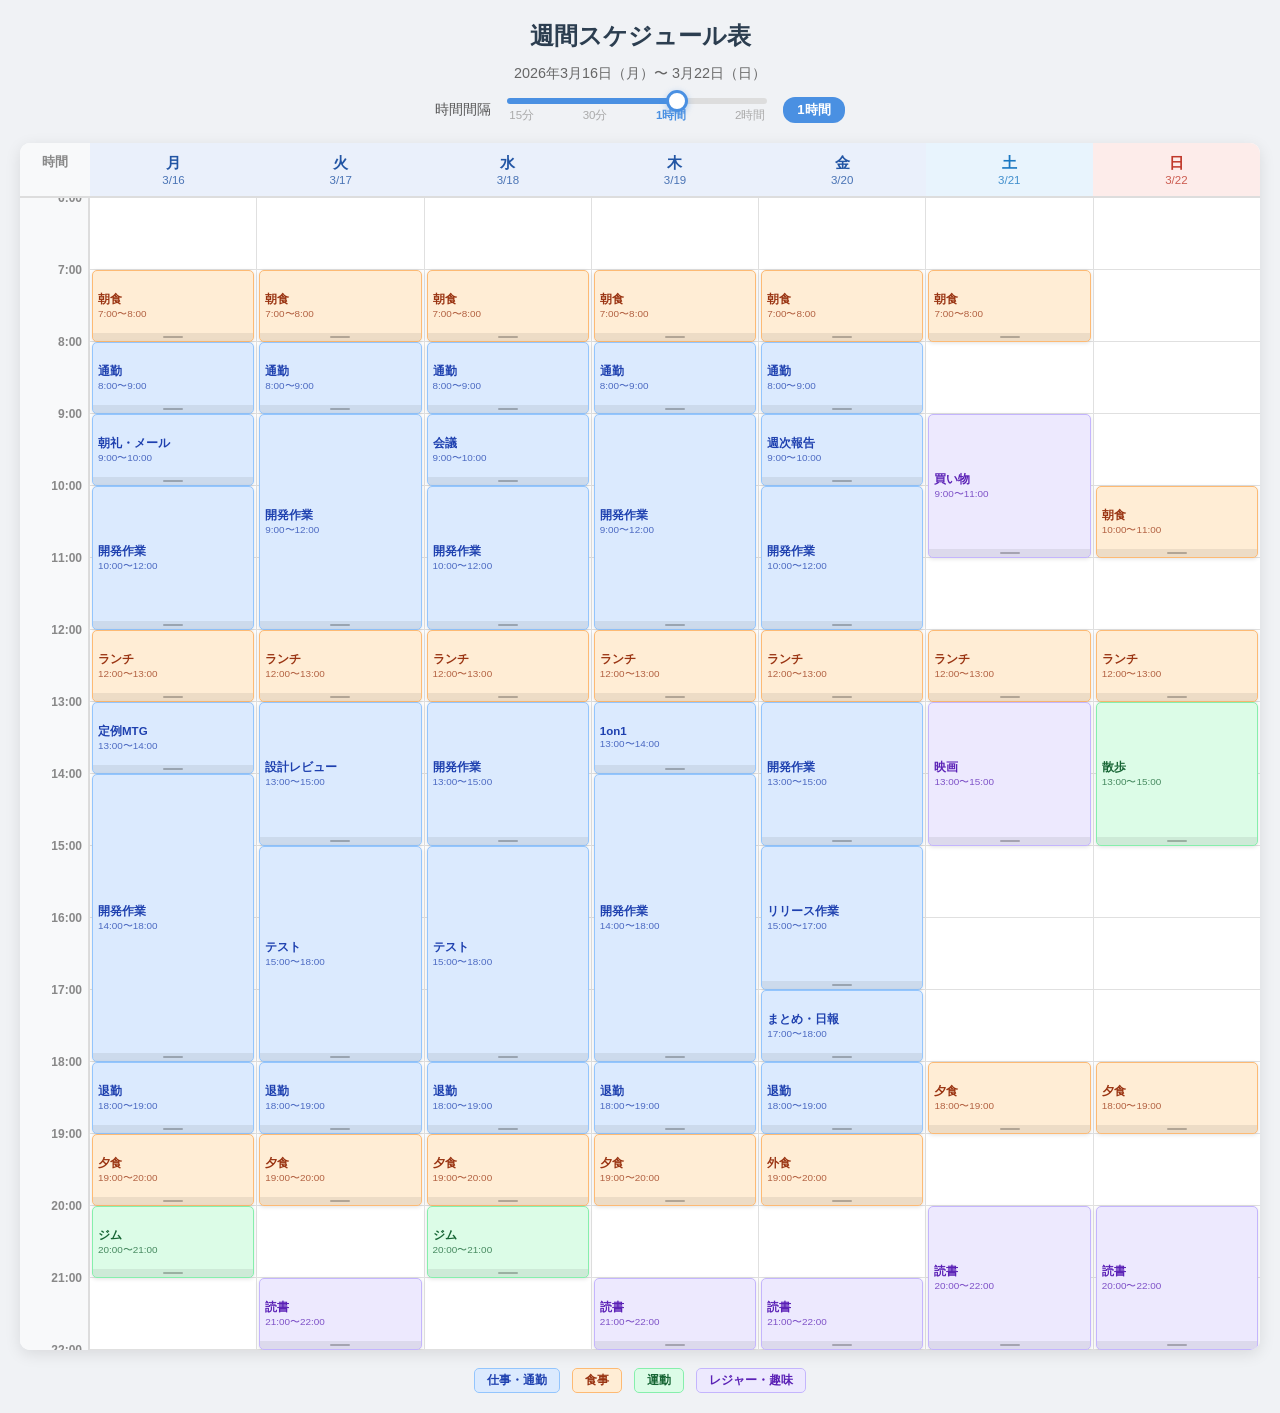
==== index.html @ e69067a3 "Rename schedule.html to index.html for GitHub Pages" ====
<!DOCTYPE html>
<html lang="ja">
<head>
  <meta charset="UTF-8">
  <meta name="viewport" content="width=device-width, initial-scale=1.0">
  <title>週間スケジュール表</title>
  <style>
    *, *::before, *::after { box-sizing: border-box; margin: 0; padding: 0; }
    body {
      font-family: 'Helvetica Neue', Arial, 'Hiragino Kaku Gothic ProN', Meiryo, sans-serif;
      background: #f0f2f5; color: #333; padding: 20px;
    }
    body.dragging { user-select: none; cursor: ns-resize; }

    h1 { text-align: center; font-size: 1.5rem; margin-bottom: 12px; color: #2c3e50; }
    .week-label { text-align: center; font-size: 0.9rem; color: #666; margin-bottom: 14px; }

    /* ── Slider ── */
    .interval-control {
      display: flex; align-items: center; justify-content: center;
      gap: 16px; margin-bottom: 20px; user-select: none;
    }
    .interval-label { font-size: 0.85rem; color: #555; }
    .slider-wrap { display: flex; flex-direction: column; width: 260px; }
    #intervalSlider {
      width: 100%; -webkit-appearance: none; appearance: none;
      height: 6px; border-radius: 3px; outline: none; cursor: grab;
      background: linear-gradient(to right, #4a90e2 var(--fill,50%), #ddd var(--fill,50%));
    }
    #intervalSlider::-webkit-slider-thumb {
      -webkit-appearance: none; width: 22px; height: 22px; border-radius: 50%;
      background: #fff; border: 3px solid #4a90e2;
      box-shadow: 0 2px 6px rgba(74,144,226,.4); cursor: grab;
    }
    #intervalSlider::-moz-range-thumb {
      width: 22px; height: 22px; border-radius: 50%;
      background: #fff; border: 3px solid #4a90e2; cursor: grab;
    }
    .slider-ticks { display: flex; justify-content: space-between; padding: 4px 2px 0; }
    .slider-ticks span { font-size: 0.72rem; color: #aaa; cursor: pointer; }
    .slider-ticks span.active { color: #4a90e2; font-weight: bold; }
    .interval-badge {
      font-size: 0.82rem; font-weight: bold; color: #fff;
      background: #4a90e2; padding: 4px 14px; border-radius: 12px; white-space: nowrap;
    }

    /* ── Schedule layout ── */
    .table-wrapper {
      overflow-x: auto; border-radius: 10px;
      box-shadow: 0 4px 16px rgba(0,0,0,.1); background: #fff;
    }
    .schedule-inner { min-width: 720px; }

    .schedule-header {
      display: grid; grid-template-columns: 70px repeat(7,1fr);
      position: sticky; top: 0; z-index: 20;
      border-bottom: 2px solid #ddd; background: #fff;
    }
    .col-header { padding: 10px 6px; text-align: center; font-size: 0.82rem; font-weight: bold; }
    .col-header.time-col { background: #f8f9fa; color: #888; }
    .col-header.mon,.col-header.tue,.col-header.wed,
    .col-header.thu,.col-header.fri { background: #eaf0fb; color: #2255a4; }
    .col-header.sat { background: #e8f4fd; color: #1a78c2; }
    .col-header.sun { background: #fdecea; color: #c0392b; }
    .day-name { display: block; font-size: 0.95rem; }
    .day-date { display: block; font-size: 0.72rem; font-weight: normal; opacity: .8; }

    .schedule-body { display: flex; }

    /* Time axis */
    .time-axis {
      position: relative; width: 70px; flex-shrink: 0;
      background: #f8f9fa; border-right: 2px solid #ddd;
    }
    .time-label {
      position: absolute; right: 6px; font-size: 0.68rem; color: #bbb;
      transform: translateY(-50%); white-space: nowrap; pointer-events: none;
    }
    .time-label.hour { color: #888; font-weight: bold; font-size: 0.75rem; }

    /* Day columns */
    .days-wrapper { display: flex; flex: 1; }
    .day-col {
      flex: 1; position: relative; border-right: 1px solid #e0e0e0;
      cursor: crosshair; min-width: 80px;
    }
    .day-col:last-child { border-right: none; }

    /* Events */
    .event-block {
      position: absolute; left: 2px; right: 2px; border-radius: 5px;
      overflow: hidden; display: flex; flex-direction: column;
      box-shadow: 0 1px 4px rgba(0,0,0,.12); z-index: 2; min-height: 16px;
      transition: box-shadow .15s;
    }
    .event-block:hover { box-shadow: 0 2px 10px rgba(0,0,0,.22); z-index: 3; }
    .event-block.work     { background: #dbeafe; color: #1e40af; border: 1.5px solid #93c5fd; }
    .event-block.meal     { background: #ffedd5; color: #9a3412; border: 1.5px solid #fdba74; }
    .event-block.exercise { background: #dcfce7; color: #166534; border: 1.5px solid #86efac; }
    .event-block.leisure  { background: #ede9fe; color: #5b21b6; border: 1.5px solid #c4b5fd; }

    .event-content {
      flex: 1; padding: 3px 18px 3px 5px; overflow: hidden;
      display: flex; flex-direction: column; justify-content: center;
    }
    .event-name {
      font-size: 0.72rem; font-weight: 700;
      white-space: nowrap; overflow: hidden; text-overflow: ellipsis;
    }
    .event-time-label { font-size: 0.62rem; opacity: .75; white-space: nowrap; }

    .event-del {
      position: absolute; top: 2px; right: 2px; width: 14px; height: 14px;
      border-radius: 50%; background: rgba(0,0,0,.2); color: #fff;
      border: none; font-size: 9px; line-height: 14px; text-align: center;
      cursor: pointer; padding: 0; display: none; z-index: 4;
    }
    .event-block:hover .event-del { display: block; }

    .resize-handle {
      position: absolute; bottom: 0; left: 0; right: 0; height: 8px;
      cursor: ns-resize; z-index: 4; background: rgba(0,0,0,.07);
      border-radius: 0 0 4px 4px;
    }
    .resize-handle::after {
      content: ''; display: block; width: 20px; height: 2px; margin: 3px auto;
      background: rgba(0,0,0,.25); border-radius: 1px;
    }
    .resize-handle:hover { background: rgba(0,0,0,.18); }

    /* Legend */
    .legend { display: flex; flex-wrap: wrap; gap: 12px; margin-top: 18px; justify-content: center; }
    .legend-badge { display: inline-block; padding: 3px 12px; border-radius: 5px; font-size: 0.75rem; font-weight: 600; }
    .legend-badge.work     { background: #dbeafe; color: #1e40af; border: 1px solid #93c5fd; }
    .legend-badge.meal     { background: #ffedd5; color: #9a3412; border: 1px solid #fdba74; }
    .legend-badge.exercise { background: #dcfce7; color: #166534; border: 1px solid #86efac; }
    .legend-badge.leisure  { background: #ede9fe; color: #5b21b6; border: 1px solid #c4b5fd; }

    /* Modal */
    .modal-overlay {
      display: none; position: fixed; inset: 0;
      background: rgba(0,0,0,.4); z-index: 100; align-items: center; justify-content: center;
    }
    .modal-overlay.active { display: flex; }
    .modal {
      background: #fff; border-radius: 12px; padding: 26px 30px;
      width: 360px; box-shadow: 0 8px 32px rgba(0,0,0,.2);
    }
    .modal h2 { font-size: 1rem; color: #2c3e50; margin-bottom: 16px; }
    .modal label { display: block; font-size: 0.78rem; color: #555; margin: 12px 0 3px; }
    .modal input[type="text"], .modal input[type="time"], .modal select {
      width: 100%; padding: 8px 10px; border: 1px solid #ccc;
      border-radius: 6px; font-size: 0.88rem; background: #fff; outline: none;
    }
    .modal input:focus { border-color: #4a90e2; }
    .time-row { display: flex; gap: 10px; }
    .time-row > div { flex: 1; }
    .modal-actions { display: flex; gap: 10px; margin-top: 20px; justify-content: flex-end; }
    .btn { padding: 8px 20px; border-radius: 6px; border: none; font-size: 0.85rem; cursor: pointer; font-weight: 600; }
    .btn-primary { background: #4a90e2; color: #fff; }
    .btn-primary:hover { background: #357abd; }
    .btn-cancel { background: #eee; color: #555; }
    .btn-cancel:hover { background: #ddd; }
  </style>
</head>
<body>

<h1>週間スケジュール表</h1>
<div class="week-label">2026年3月16日（月）〜 3月22日（日）</div>

<div class="interval-control">
  <span class="interval-label">時間間隔</span>
  <div class="slider-wrap">
    <input type="range" id="intervalSlider" min="0" max="3" step="1" value="2">
    <div class="slider-ticks">
      <span data-idx="0">15分</span>
      <span data-idx="1">30分</span>
      <span data-idx="2">1時間</span>
      <span data-idx="3">2時間</span>
    </div>
  </div>
  <span class="interval-badge" id="intervalBadge">1時間</span>
</div>

<div class="table-wrapper">
  <div class="schedule-inner">
    <div class="schedule-header">
      <div class="col-header time-col">時間</div>
      <div class="col-header mon"><span class="day-name">月</span><span class="day-date">3/16</span></div>
      <div class="col-header tue"><span class="day-name">火</span><span class="day-date">3/17</span></div>
      <div class="col-header wed"><span class="day-name">水</span><span class="day-date">3/18</span></div>
      <div class="col-header thu"><span class="day-name">木</span><span class="day-date">3/19</span></div>
      <div class="col-header fri"><span class="day-name">金</span><span class="day-date">3/20</span></div>
      <div class="col-header sat"><span class="day-name">土</span><span class="day-date">3/21</span></div>
      <div class="col-header sun"><span class="day-name">日</span><span class="day-date">3/22</span></div>
    </div>
    <div class="schedule-body">
      <div class="time-axis" id="timeAxis"></div>
      <div class="days-wrapper" id="daysWrapper"></div>
    </div>
  </div>
</div>

<div class="legend">
  <span class="legend-badge work">仕事・通勤</span>
  <span class="legend-badge meal">食事</span>
  <span class="legend-badge exercise">運動</span>
  <span class="legend-badge leisure">レジャー・趣味</span>
</div>

<div class="modal-overlay" id="modalOverlay">
  <div class="modal">
    <h2 id="modalTitle">予定を追加</h2>
    <label>予定名</label>
    <input type="text" id="eventName" placeholder="例：会議、ランチ…" maxlength="24">
    <label>カテゴリ</label>
    <select id="eventCategory">
      <option value="work">仕事・通勤</option>
      <option value="meal">食事</option>
      <option value="exercise">運動</option>
      <option value="leisure">レジャー・趣味</option>
    </select>
    <div class="time-row" style="margin-top:12px">
      <div>
        <label>開始時間</label>
        <input type="time" id="eventStart" step="900">
      </div>
      <div>
        <label>終了時間</label>
        <input type="time" id="eventEnd" step="900">
      </div>
    </div>
    <div class="modal-actions">
      <button class="btn btn-cancel" id="modalCancel">キャンセル</button>
      <button class="btn btn-primary" id="modalAdd">追加</button>
    </div>
  </div>
</div>

<script>
  /* ── Constants ── */
  const PX_PER_MIN = 1.2;
  const START_MIN  = 6 * 60;
  const END_MIN    = 22 * 60;
  const TOTAL_H    = (END_MIN - START_MIN) * PX_PER_MIN;
  const INTERVALS  = [15, 30, 60, 120];
  const INT_LABELS = ['15分', '30分', '1時間', '2時間'];
  const DAY_NAMES  = ['月','火','水','木','金','土','日'];
  const STORE_KEY  = 'schedule_v4';
  const SEED_KEY   = 'schedule_seeded_v4';

  let events = [], nextId = 1, intervalIdx = 2;

  /* ── Storage ── */
  function loadData() {
    try {
      const d = JSON.parse(localStorage.getItem(STORE_KEY) || '{}');
      events      = d.events      || [];
      nextId      = d.nextId      || 1;
      intervalIdx = d.intervalIdx ?? 2;
    } catch { events = []; nextId = 1; intervalIdx = 2; }
  }

  function saveData() {
    localStorage.setItem(STORE_KEY, JSON.stringify({ events, nextId, intervalIdx }));
  }

  /* ── Sample data ── */
  function seedSample() {
    if (localStorage.getItem(SEED_KEY)) return;
    const add = (col, sh, sm, eh, em, name, cat) =>
      events.push({ id: nextId++, col, startMin: sh*60+sm, endMin: eh*60+em, name, category: cat });

    // 月
    add(0, 7,0, 8,0,'朝食','meal');        add(0, 8,0, 9,0,'通勤','work');
    add(0, 9,0,10,0,'朝礼・メール','work'); add(0,10,0,12,0,'開発作業','work');
    add(0,12,0,13,0,'ランチ','meal');       add(0,13,0,14,0,'定例MTG','work');
    add(0,14,0,18,0,'開発作業','work');     add(0,18,0,19,0,'退勤','work');
    add(0,19,0,20,0,'夕食','meal');         add(0,20,0,21,0,'ジム','exercise');
    // 火
    add(1, 7,0, 8,0,'朝食','meal');        add(1, 8,0, 9,0,'通勤','work');
    add(1, 9,0,12,0,'開発作業','work');     add(1,12,0,13,0,'ランチ','meal');
    add(1,13,0,15,0,'設計レビュー','work'); add(1,15,0,18,0,'テスト','work');
    add(1,18,0,19,0,'退勤','work');         add(1,19,0,20,0,'夕食','meal');
    add(1,21,0,22,0,'読書','leisure');
    // 水
    add(2, 7,0, 8,0,'朝食','meal');        add(2, 8,0, 9,0,'通勤','work');
    add(2, 9,0,10,0,'会議','work');         add(2,10,0,12,0,'開発作業','work');
    add(2,12,0,13,0,'ランチ','meal');       add(2,13,0,15,0,'開発作業','work');
    add(2,15,0,18,0,'テスト','work');       add(2,18,0,19,0,'退勤','work');
    add(2,19,0,20,0,'夕食','meal');         add(2,20,0,21,0,'ジム','exercise');
    // 木
    add(3, 7,0, 8,0,'朝食','meal');        add(3, 8,0, 9,0,'通勤','work');
    add(3, 9,0,12,0,'開発作業','work');     add(3,12,0,13,0,'ランチ','meal');
    add(3,13,0,14,0,'1on1','work');         add(3,14,0,18,0,'開発作業','work');
    add(3,18,0,19,0,'退勤','work');         add(3,19,0,20,0,'夕食','meal');
    add(3,21,0,22,0,'読書','leisure');
    // 金
    add(4, 7,0, 8,0,'朝食','meal');        add(4, 8,0, 9,0,'通勤','work');
    add(4, 9,0,10,0,'週次報告','work');     add(4,10,0,12,0,'開発作業','work');
    add(4,12,0,13,0,'ランチ','meal');       add(4,13,0,15,0,'開発作業','work');
    add(4,15,0,17,0,'リリース作業','work'); add(4,17,0,18,0,'まとめ・日報','work');
    add(4,18,0,19,0,'退勤','work');         add(4,19,0,20,0,'外食','meal');
    add(4,21,0,22,0,'読書','leisure');
    // 土
    add(5, 7,0, 8,0,'朝食','meal');        add(5, 9,0,11,0,'買い物','leisure');
    add(5,12,0,13,0,'ランチ','meal');       add(5,13,0,15,0,'映画','leisure');
    add(5,18,0,19,0,'夕食','meal');         add(5,20,0,22,0,'読書','leisure');
    // 日
    add(6,10,0,11,0,'朝食','meal');         add(6,12,0,13,0,'ランチ','meal');
    add(6,13,0,15,0,'散歩','exercise');     add(6,18,0,19,0,'夕食','meal');
    add(6,20,0,22,0,'読書','leisure');

    saveData();
    localStorage.setItem(SEED_KEY, '1');
  }

  /* ── Helpers ── */
  function fmtTime(min) {
    return `${Math.floor(min/60)}:${String(min%60).padStart(2,'0')}`;
  }
  function minToTimeStr(min) {
    return `${String(Math.floor(min/60)).padStart(2,'0')}:${String(min%60).padStart(2,'0')}`;
  }
  function timeStrToMin(s) {
    const [h,m] = s.split(':').map(Number); return h*60+m;
  }
  function minToY(min)  { return (min - START_MIN) * PX_PER_MIN; }
  function yToMin(y)    { return y / PX_PER_MIN + START_MIN; }
  function snapMin(min) {
    const s = INTERVALS[intervalIdx];
    return Math.round(min / s) * s;
  }
  function clamp(v,lo,hi) { return Math.max(lo, Math.min(hi, v)); }

  /* ── Build time axis ── */
  function buildAxis() {
    const axis = document.getElementById('timeAxis');
    axis.style.height = TOTAL_H + 'px';
    axis.innerHTML = '';
    for (let t = START_MIN; t <= END_MIN; t += INTERVALS[intervalIdx]) {
      const el = document.createElement('div');
      el.className = 'time-label' + (t % 60 === 0 ? ' hour' : '');
      el.style.top = minToY(t) + 'px';
      el.textContent = fmtTime(t);
      axis.appendChild(el);
    }
  }

  /* ── Build day columns ── */
  function buildDayCols() {
    const wrapper = document.getElementById('daysWrapper');
    wrapper.innerHTML = '';
    const slotH = INTERVALS[intervalIdx] * PX_PER_MIN;
    const gridBg = `repeating-linear-gradient(to bottom,
      transparent 0, transparent ${slotH - 1}px,
      #e0e0e0 ${slotH - 1}px, #e0e0e0 ${slotH}px)`;

    for (let col = 0; col < 7; col++) {
      const div = document.createElement('div');
      div.className = 'day-col';
      div.dataset.col = col;
      div.style.height = TOTAL_H + 'px';
      div.style.backgroundImage = gridBg;

      div.addEventListener('click', e => {
        if (recentlyResized || e.target.closest('.event-block')) return;
        const rect = div.getBoundingClientRect();
        const y    = e.clientY - rect.top;
        const snap = INTERVALS[intervalIdx];
        const startMin = clamp(snapMin(yToMin(y)), START_MIN, END_MIN - snap);
        const endMin   = clamp(startMin + 60, START_MIN + snap, END_MIN);
        openModal(col, startMin, endMin);
      });

      wrapper.appendChild(div);
    }
  }

  /* ── Event elements ── */
  function createEventEl(ev) {
    const el = document.createElement('div');
    el.className = `event-block ${ev.category}`;
    el.dataset.id = ev.id;
    el.style.top    = minToY(ev.startMin) + 'px';
    el.style.height = Math.max(16, (ev.endMin - ev.startMin) * PX_PER_MIN) + 'px';

    const content = document.createElement('div');
    content.className = 'event-content';

    const nameEl = document.createElement('span');
    nameEl.className = 'event-name';
    nameEl.textContent = ev.name;

    const timeEl = document.createElement('span');
    timeEl.className = 'event-time-label';
    timeEl.textContent = `${fmtTime(ev.startMin)}〜${fmtTime(ev.endMin)}`;

    content.append(nameEl, timeEl);

    const delBtn = document.createElement('button');
    delBtn.className = 'event-del';
    delBtn.textContent = '×';
    delBtn.addEventListener('click', e => { e.stopPropagation(); deleteEvent(ev.id); });

    const handle = document.createElement('div');
    handle.className = 'resize-handle';
    handle.addEventListener('mousedown', e => startResize(e, ev.id));

    el.append(content, delBtn, handle);
    return el;
  }

  function renderCol(col) {
    const div = document.querySelector(`.day-col[data-col="${col}"]`);
    if (!div) return;
    div.querySelectorAll('.event-block').forEach(el => el.remove());
    events.filter(ev => ev.col === col)
          .forEach(ev => div.appendChild(createEventEl(ev)));
  }

  function renderAll() {
    for (let c = 0; c < 7; c++) renderCol(c);
  }

  function deleteEvent(id) {
    const ev = events.find(e => e.id === id);
    if (!ev) return;
    events = events.filter(e => e.id !== id);
    saveData();
    renderCol(ev.col);
  }

  /* ── Resize drag ── */
  let drag = null, recentlyResized = false;

  function startResize(e, id) {
    e.preventDefault();
    e.stopPropagation();
    const ev = events.find(e => e.id === id);
    if (!ev) return;
    drag = { id, startY: e.clientY, origEnd: ev.endMin, newEnd: null };
    document.body.classList.add('dragging');
    document.addEventListener('mousemove', onResizeMove);
    document.addEventListener('mouseup',   onResizeUp);
  }

  function onResizeMove(e) {
    if (!drag) return;
    const ev = events.find(e => e.id === drag.id);
    if (!ev) return;
    const snap   = INTERVALS[intervalIdx];
    const deltaMin = (e.clientY - drag.startY) / PX_PER_MIN;
    const newEnd = clamp(snapMin(drag.origEnd + deltaMin), ev.startMin + snap, END_MIN);
    drag.newEnd = newEnd;

    const el = document.querySelector(`.event-block[data-id="${drag.id}"]`);
    if (el) {
      el.style.height = Math.max(16, (newEnd - ev.startMin) * PX_PER_MIN) + 'px';
      const t = el.querySelector('.event-time-label');
      if (t) t.textContent = `${fmtTime(ev.startMin)}〜${fmtTime(newEnd)}`;
    }
  }

  function onResizeUp() {
    if (drag?.newEnd != null) {
      const ev = events.find(e => e.id === drag.id);
      if (ev) { ev.endMin = drag.newEnd; saveData(); renderCol(ev.col); }
    }
    drag = null;
    recentlyResized = true;
    setTimeout(() => recentlyResized = false, 50);
    document.body.classList.remove('dragging');
    document.removeEventListener('mousemove', onResizeMove);
    document.removeEventListener('mouseup',   onResizeUp);
  }

  /* ── Modal ── */
  let modalState = null;

  function openModal(col, defaultStart, defaultEnd) {
    modalState = { col };
    document.getElementById('modalTitle').textContent = `予定を追加（${DAY_NAMES[col]}曜日）`;
    document.getElementById('eventName').value     = '';
    document.getElementById('eventCategory').value = 'work';
    document.getElementById('eventStart').value    = minToTimeStr(defaultStart);
    document.getElementById('eventEnd').value      = minToTimeStr(defaultEnd);
    document.getElementById('modalOverlay').classList.add('active');
    document.getElementById('eventName').focus();
  }

  function closeModal() {
    document.getElementById('modalOverlay').classList.remove('active');
    modalState = null;
  }

  document.getElementById('modalCancel').addEventListener('click', closeModal);

  document.getElementById('modalAdd').addEventListener('click', () => {
    const name  = document.getElementById('eventName').value.trim();
    const cat   = document.getElementById('eventCategory').value;
    const start = timeStrToMin(document.getElementById('eventStart').value);
    const end   = timeStrToMin(document.getElementById('eventEnd').value);
    if (!name) { document.getElementById('eventName').focus(); return; }
    if (end <= start) { alert('終了時間は開始時間より後にしてください'); return; }
    events.push({ id: nextId++, col: modalState.col, startMin: start, endMin: end, name, category: cat });
    saveData();
    renderCol(modalState.col);
    closeModal();
  });

  document.getElementById('eventName').addEventListener('keydown', e => {
    if (e.key === 'Enter')  document.getElementById('modalAdd').click();
    if (e.key === 'Escape') closeModal();
  });

  document.getElementById('modalOverlay').addEventListener('click', e => {
    if (e.target === document.getElementById('modalOverlay')) closeModal();
  });

  /* ── Interval slider ── */
  const slider = document.getElementById('intervalSlider');
  const badge  = document.getElementById('intervalBadge');
  const ticks  = document.querySelectorAll('.slider-ticks span');

  function applyInterval(idx) {
    intervalIdx = idx;
    slider.value = idx;
    badge.textContent = INT_LABELS[idx];
    slider.style.setProperty('--fill', (idx / 3 * 100) + '%');
    ticks.forEach((s,i) => s.classList.toggle('active', i === idx));
    buildAxis();
    buildDayCols();
    renderAll();
    saveData();
  }

  slider.addEventListener('input', () => applyInterval(+slider.value));
  ticks.forEach(s => s.addEventListener('click', () => applyInterval(+s.dataset.idx)));

  /* ── Init ── */
  loadData();
  seedSample();
  applyInterval(intervalIdx);
</script>
</body>
</html>
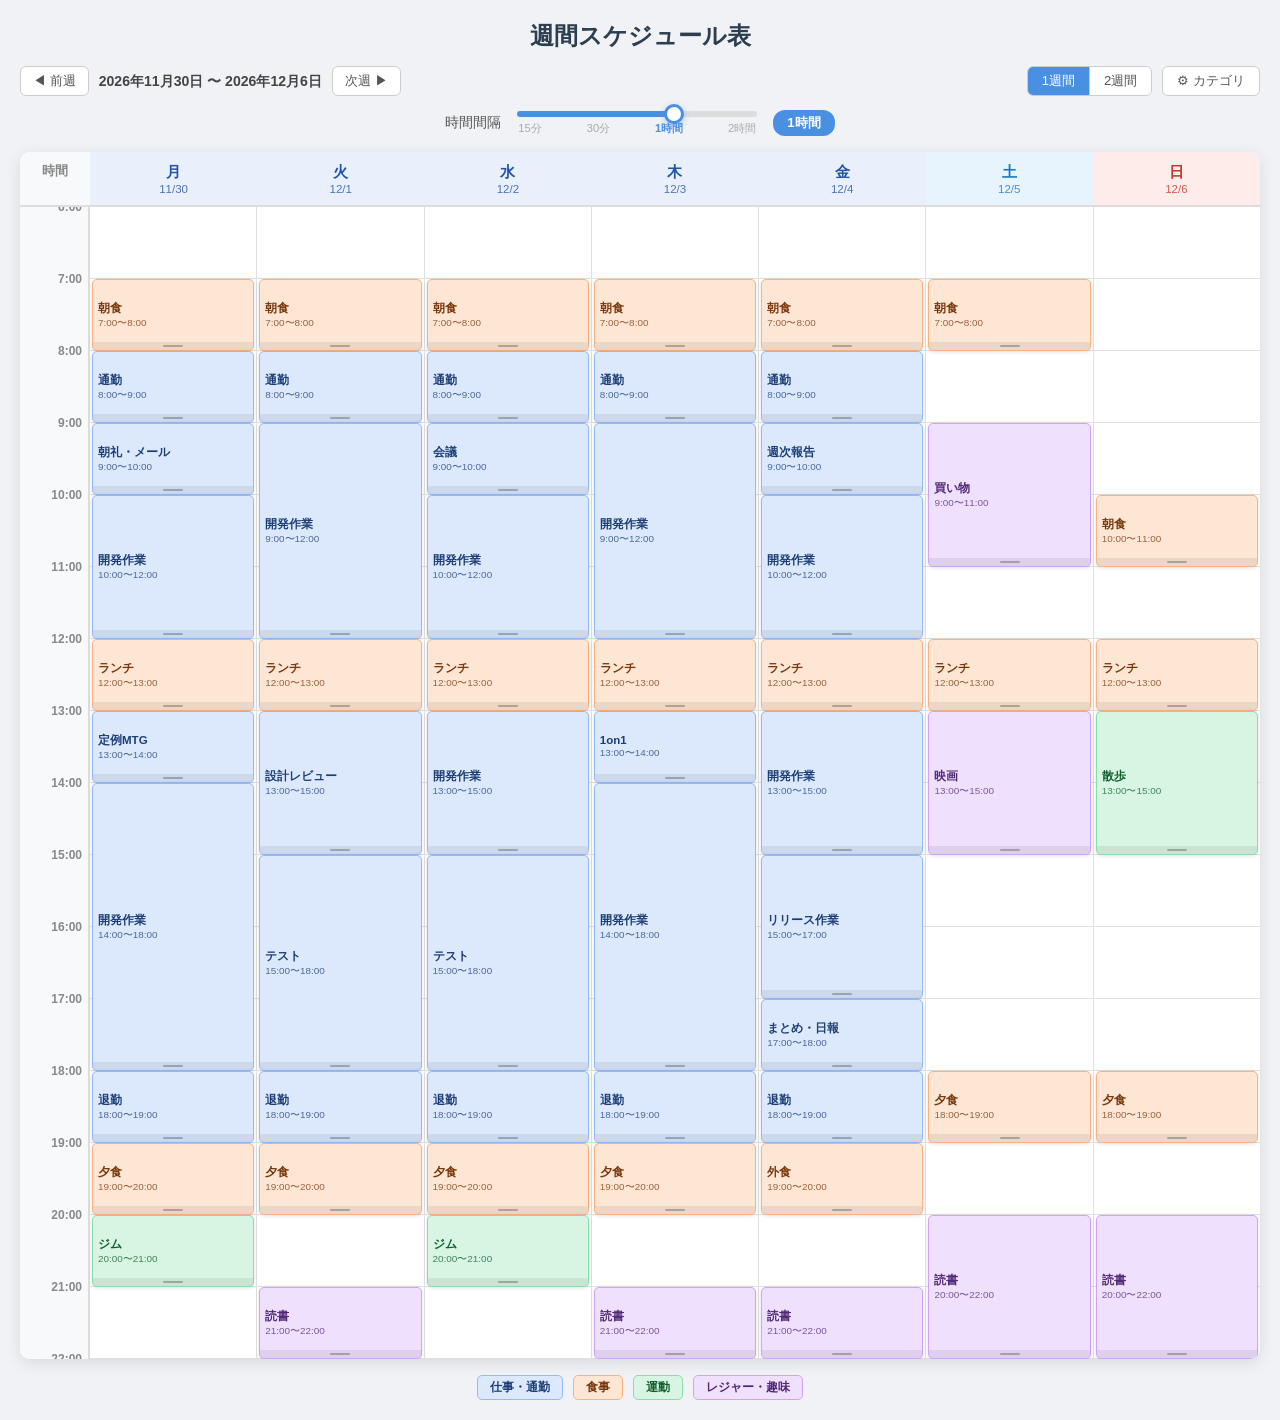
==== commit f8d450a1: "Add week navigation, 2-week view, custom categories, and double-click edit" ====
--- a/index.html
+++ b/index.html
@@ -12,32 +12,58 @@
     }
     body.dragging { user-select: none; cursor: ns-resize; }
 
-    h1 { text-align: center; font-size: 1.5rem; margin-bottom: 12px; color: #2c3e50; }
-    .week-label { text-align: center; font-size: 0.9rem; color: #666; margin-bottom: 14px; }
-
-    /* ── Slider ── */
+    h1 { text-align: center; font-size: 1.5rem; margin-bottom: 14px; color: #2c3e50; }
+
+    /* ── Navigation bar ── */
+    .nav-bar {
+      display: flex; align-items: center; justify-content: space-between;
+      flex-wrap: wrap; gap: 10px; margin-bottom: 14px;
+    }
+    .week-nav { display: flex; align-items: center; gap: 10px; }
+    #weekLabel { font-size: 0.88rem; color: #444; font-weight: bold; white-space: nowrap; }
+    .nav-btn {
+      padding: 5px 12px; border-radius: 6px; border: 1px solid #ccc;
+      background: #fff; cursor: pointer; font-size: 0.82rem; color: #555;
+    }
+    .nav-btn:hover { background: #f0f0f0; }
+    .nav-right { display: flex; align-items: center; gap: 10px; }
+    .view-toggle { display: flex; border: 1px solid #ccc; border-radius: 6px; overflow: hidden; }
+    .view-btn {
+      padding: 5px 14px; border: none; background: #fff; cursor: pointer;
+      font-size: 0.82rem; color: #555; border-right: 1px solid #ccc;
+    }
+    .view-btn:last-child { border-right: none; }
+    .view-btn.active { background: #4a90e2; color: #fff; }
+    .view-btn:hover:not(.active) { background: #f0f0f0; }
+    .cat-btn {
+      padding: 5px 14px; border-radius: 6px; border: 1px solid #ccc;
+      background: #fff; cursor: pointer; font-size: 0.82rem; color: #555;
+    }
+    .cat-btn:hover { background: #f0f0f0; }
+
+    /* ── Interval slider ── */
     .interval-control {
       display: flex; align-items: center; justify-content: center;
-      gap: 16px; margin-bottom: 20px; user-select: none;
+      gap: 16px; margin-bottom: 16px; user-select: none;
     }
     .interval-label { font-size: 0.85rem; color: #555; }
-    .slider-wrap { display: flex; flex-direction: column; width: 260px; }
+    .slider-wrap { display: flex; flex-direction: column; width: 240px; }
     #intervalSlider {
       width: 100%; -webkit-appearance: none; appearance: none;
       height: 6px; border-radius: 3px; outline: none; cursor: grab;
       background: linear-gradient(to right, #4a90e2 var(--fill,50%), #ddd var(--fill,50%));
     }
     #intervalSlider::-webkit-slider-thumb {
-      -webkit-appearance: none; width: 22px; height: 22px; border-radius: 50%;
+      -webkit-appearance: none; width: 20px; height: 20px; border-radius: 50%;
       background: #fff; border: 3px solid #4a90e2;
       box-shadow: 0 2px 6px rgba(74,144,226,.4); cursor: grab;
     }
     #intervalSlider::-moz-range-thumb {
-      width: 22px; height: 22px; border-radius: 50%;
+      width: 20px; height: 20px; border-radius: 50%;
       background: #fff; border: 3px solid #4a90e2; cursor: grab;
     }
-    .slider-ticks { display: flex; justify-content: space-between; padding: 4px 2px 0; }
-    .slider-ticks span { font-size: 0.72rem; color: #aaa; cursor: pointer; }
+    .slider-ticks { display: flex; justify-content: space-between; padding: 4px 1px 0; }
+    .slider-ticks span { font-size: 0.7rem; color: #aaa; cursor: pointer; }
     .slider-ticks span.active { color: #4a90e2; font-weight: bold; }
     .interval-badge {
       font-size: 0.82rem; font-weight: bold; color: #fff;
@@ -50,9 +76,8 @@
       box-shadow: 0 4px 16px rgba(0,0,0,.1); background: #fff;
     }
     .schedule-inner { min-width: 720px; }
-
     .schedule-header {
-      display: grid; grid-template-columns: 70px repeat(7,1fr);
+      display: grid;
       position: sticky; top: 0; z-index: 20;
       border-bottom: 2px solid #ddd; background: #fff;
     }
@@ -66,8 +91,6 @@
     .day-date { display: block; font-size: 0.72rem; font-weight: normal; opacity: .8; }
 
     .schedule-body { display: flex; }
-
-    /* Time axis */
     .time-axis {
       position: relative; width: 70px; flex-shrink: 0;
       background: #f8f9fa; border-right: 2px solid #ddd;
@@ -78,15 +101,14 @@
     }
     .time-label.hour { color: #888; font-weight: bold; font-size: 0.75rem; }
 
-    /* Day columns */
     .days-wrapper { display: flex; flex: 1; }
     .day-col {
       flex: 1; position: relative; border-right: 1px solid #e0e0e0;
-      cursor: crosshair; min-width: 80px;
+      cursor: crosshair; min-width: 70px;
     }
     .day-col:last-child { border-right: none; }
 
-    /* Events */
+    /* ── Event blocks (colors via dynamic-cat-css) ── */
     .event-block {
       position: absolute; left: 2px; right: 2px; border-radius: 5px;
       overflow: hidden; display: flex; flex-direction: column;
@@ -94,11 +116,6 @@
       transition: box-shadow .15s;
     }
     .event-block:hover { box-shadow: 0 2px 10px rgba(0,0,0,.22); z-index: 3; }
-    .event-block.work     { background: #dbeafe; color: #1e40af; border: 1.5px solid #93c5fd; }
-    .event-block.meal     { background: #ffedd5; color: #9a3412; border: 1.5px solid #fdba74; }
-    .event-block.exercise { background: #dcfce7; color: #166534; border: 1.5px solid #86efac; }
-    .event-block.leisure  { background: #ede9fe; color: #5b21b6; border: 1.5px solid #c4b5fd; }
-
     .event-content {
       flex: 1; padding: 3px 18px 3px 5px; overflow: hidden;
       display: flex; flex-direction: column; justify-content: center;
@@ -108,7 +125,6 @@
       white-space: nowrap; overflow: hidden; text-overflow: ellipsis;
     }
     .event-time-label { font-size: 0.62rem; opacity: .75; white-space: nowrap; }
-
     .event-del {
       position: absolute; top: 2px; right: 2px; width: 14px; height: 14px;
       border-radius: 50%; background: rgba(0,0,0,.2); color: #fff;
@@ -116,7 +132,6 @@
       cursor: pointer; padding: 0; display: none; z-index: 4;
     }
     .event-block:hover .event-del { display: block; }
-
     .resize-handle {
       position: absolute; bottom: 0; left: 0; right: 0; height: 8px;
       cursor: ns-resize; z-index: 4; background: rgba(0,0,0,.07);
@@ -128,15 +143,14 @@
     }
     .resize-handle:hover { background: rgba(0,0,0,.18); }
 
-    /* Legend */
-    .legend { display: flex; flex-wrap: wrap; gap: 12px; margin-top: 18px; justify-content: center; }
-    .legend-badge { display: inline-block; padding: 3px 12px; border-radius: 5px; font-size: 0.75rem; font-weight: 600; }
-    .legend-badge.work     { background: #dbeafe; color: #1e40af; border: 1px solid #93c5fd; }
-    .legend-badge.meal     { background: #ffedd5; color: #9a3412; border: 1px solid #fdba74; }
-    .legend-badge.exercise { background: #dcfce7; color: #166534; border: 1px solid #86efac; }
-    .legend-badge.leisure  { background: #ede9fe; color: #5b21b6; border: 1px solid #c4b5fd; }
-
-    /* Modal */
+    /* ── Legend ── */
+    .legend { display: flex; flex-wrap: wrap; gap: 10px; margin-top: 16px; justify-content: center; }
+    .legend-badge {
+      display: inline-block; padding: 3px 12px; border-radius: 5px;
+      font-size: 0.75rem; font-weight: 600;
+    }
+
+    /* ── Modals (shared) ── */
     .modal-overlay {
       display: none; position: fixed; inset: 0;
       background: rgba(0,0,0,.4); z-index: 100; align-items: center; justify-content: center;
@@ -145,7 +159,9 @@
     .modal {
       background: #fff; border-radius: 12px; padding: 26px 30px;
       width: 360px; box-shadow: 0 8px 32px rgba(0,0,0,.2);
-    }
+      max-height: 90vh; overflow-y: auto;
+    }
+    .modal.modal-wide { width: 460px; }
     .modal h2 { font-size: 1rem; color: #2c3e50; margin-bottom: 16px; }
     .modal label { display: block; font-size: 0.78rem; color: #555; margin: 12px 0 3px; }
     .modal input[type="text"], .modal input[type="time"], .modal select {
@@ -156,17 +172,64 @@
     .time-row { display: flex; gap: 10px; }
     .time-row > div { flex: 1; }
     .modal-actions { display: flex; gap: 10px; margin-top: 20px; justify-content: flex-end; }
-    .btn { padding: 8px 20px; border-radius: 6px; border: none; font-size: 0.85rem; cursor: pointer; font-weight: 600; }
+    .btn {
+      padding: 8px 20px; border-radius: 6px; border: none;
+      font-size: 0.85rem; cursor: pointer; font-weight: 600;
+    }
     .btn-primary { background: #4a90e2; color: #fff; }
     .btn-primary:hover { background: #357abd; }
-    .btn-cancel { background: #eee; color: #555; }
+    .btn-cancel  { background: #eee; color: #555; }
     .btn-cancel:hover { background: #ddd; }
+
+    /* ── Category modal ── */
+    .cat-list { max-height: 320px; overflow-y: auto; }
+    .cat-row {
+      display: flex; align-items: center; gap: 10px;
+      padding: 8px 0; border-bottom: 1px solid #f0f0f0;
+    }
+    .cat-row:last-child { border-bottom: none; }
+    .cat-swatch {
+      width: 36px; height: 36px; border-radius: 8px; border: 1px solid #ccc;
+      cursor: pointer; padding: 2px; flex-shrink: 0;
+    }
+    .cat-name-input {
+      flex: 1; padding: 7px 10px; border: 1px solid #ccc;
+      border-radius: 6px; font-size: 0.85rem; outline: none;
+    }
+    .cat-name-input:focus { border-color: #4a90e2; }
+    .cat-del-btn {
+      padding: 5px 10px; border-radius: 6px; border: 1px solid #f87171;
+      background: #fff; color: #ef4444; font-size: 0.78rem;
+      cursor: pointer; white-space: nowrap; flex-shrink: 0;
+    }
+    .cat-del-btn:hover { background: #fef2f2; }
+    .btn-add-cat {
+      display: block; width: 100%; margin-top: 12px; padding: 8px;
+      border: 2px dashed #ccc; border-radius: 8px; background: #fff;
+      color: #888; font-size: 0.85rem; cursor: pointer;
+    }
+    .btn-add-cat:hover { border-color: #4a90e2; color: #4a90e2; background: #f0f7ff; }
   </style>
+  <style id="dynamic-cat-css"></style>
 </head>
 <body>
 
 <h1>週間スケジュール表</h1>
-<div class="week-label">2026年3月16日（月）〜 3月22日（日）</div>
+
+<div class="nav-bar">
+  <div class="week-nav">
+    <button class="nav-btn" id="prevWeekBtn">◀ 前週</button>
+    <span id="weekLabel"></span>
+    <button class="nav-btn" id="nextWeekBtn">次週 ▶</button>
+  </div>
+  <div class="nav-right">
+    <div class="view-toggle">
+      <button class="view-btn" data-weeks="1">1週間</button>
+      <button class="view-btn" data-weeks="2">2週間</button>
+    </div>
+    <button class="cat-btn" id="catSettingsBtn">⚙ カテゴリ</button>
+  </div>
+</div>
 
 <div class="interval-control">
   <span class="interval-label">時間間隔</span>
@@ -183,17 +246,8 @@
 </div>
 
 <div class="table-wrapper">
-  <div class="schedule-inner">
-    <div class="schedule-header">
-      <div class="col-header time-col">時間</div>
-      <div class="col-header mon"><span class="day-name">月</span><span class="day-date">3/16</span></div>
-      <div class="col-header tue"><span class="day-name">火</span><span class="day-date">3/17</span></div>
-      <div class="col-header wed"><span class="day-name">水</span><span class="day-date">3/18</span></div>
-      <div class="col-header thu"><span class="day-name">木</span><span class="day-date">3/19</span></div>
-      <div class="col-header fri"><span class="day-name">金</span><span class="day-date">3/20</span></div>
-      <div class="col-header sat"><span class="day-name">土</span><span class="day-date">3/21</span></div>
-      <div class="col-header sun"><span class="day-name">日</span><span class="day-date">3/22</span></div>
-    </div>
+  <div class="schedule-inner" id="scheduleInner">
+    <div class="schedule-header" id="scheduleHeader"></div>
     <div class="schedule-body">
       <div class="time-axis" id="timeAxis"></div>
       <div class="days-wrapper" id="daysWrapper"></div>
@@ -201,38 +255,36 @@
   </div>
 </div>
 
-<div class="legend">
-  <span class="legend-badge work">仕事・通勤</span>
-  <span class="legend-badge meal">食事</span>
-  <span class="legend-badge exercise">運動</span>
-  <span class="legend-badge leisure">レジャー・趣味</span>
-</div>
-
+<div class="legend" id="legend"></div>
+
+<!-- Event modal -->
 <div class="modal-overlay" id="modalOverlay">
   <div class="modal">
     <h2 id="modalTitle">予定を追加</h2>
     <label>予定名</label>
     <input type="text" id="eventName" placeholder="例：会議、ランチ…" maxlength="24">
     <label>カテゴリ</label>
-    <select id="eventCategory">
-      <option value="work">仕事・通勤</option>
-      <option value="meal">食事</option>
-      <option value="exercise">運動</option>
-      <option value="leisure">レジャー・趣味</option>
-    </select>
+    <select id="eventCategory"></select>
     <div class="time-row" style="margin-top:12px">
-      <div>
-        <label>開始時間</label>
-        <input type="time" id="eventStart" step="900">
-      </div>
-      <div>
-        <label>終了時間</label>
-        <input type="time" id="eventEnd" step="900">
-      </div>
+      <div><label>開始時間</label><input type="time" id="eventStart" step="900"></div>
+      <div><label>終了時間</label><input type="time" id="eventEnd"   step="900"></div>
     </div>
     <div class="modal-actions">
       <button class="btn btn-cancel" id="modalCancel">キャンセル</button>
-      <button class="btn btn-primary" id="modalAdd">追加</button>
+      <button class="btn btn-primary" id="modalSaveBtn">追加</button>
+    </div>
+  </div>
+</div>
+
+<!-- Category modal -->
+<div class="modal-overlay" id="catModalOverlay">
+  <div class="modal modal-wide">
+    <h2>カテゴリ管理</h2>
+    <div class="cat-list" id="catList"></div>
+    <button class="btn-add-cat" id="addCatBtn">＋ カテゴリを追加</button>
+    <div class="modal-actions">
+      <button class="btn btn-cancel" id="catModalCancel">閉じる</button>
+      <button class="btn btn-primary" id="catModalSave">保存</button>
     </div>
   </div>
 </div>
@@ -245,11 +297,63 @@
   const TOTAL_H    = (END_MIN - START_MIN) * PX_PER_MIN;
   const INTERVALS  = [15, 30, 60, 120];
   const INT_LABELS = ['15分', '30分', '1時間', '2時間'];
-  const DAY_NAMES  = ['月','火','水','木','金','土','日'];
-  const STORE_KEY  = 'schedule_v4';
-  const SEED_KEY   = 'schedule_seeded_v4';
-
-  let events = [], nextId = 1, intervalIdx = 2;
+  const DAY_JP     = ['日','月','火','水','木','金','土'];
+  const DAY_CLASS  = ['sun','mon','tue','wed','thu','fri','sat'];
+  const STORE_KEY  = 'schedule_v5';
+  const SEED_KEY   = 'schedule_seeded_v5';
+
+  const DEFAULT_CATS = [
+    { id:'work',     name:'仕事・通勤',    accent:'#3b82f6' },
+    { id:'meal',     name:'食事',          accent:'#f97316' },
+    { id:'exercise', name:'運動',          accent:'#22c55e' },
+    { id:'leisure',  name:'レジャー・趣味', accent:'#a855f7' }
+  ];
+
+  /* ── State ── */
+  let events = [], nextId = 1, intervalIdx = 2, viewMode = 1;
+  let currentWeekStart = getMondayOf(new Date());
+  let categories = DEFAULT_CATS.map(c => ({ ...c, ...generateCatColors(c.accent) }));
+
+  /* ── Color utilities ── */
+  function hexToRgb(hex) {
+    return [parseInt(hex.slice(1,3),16), parseInt(hex.slice(3,5),16), parseInt(hex.slice(5,7),16)];
+  }
+  function rgbToHex(r,g,b) {
+    return '#' + [r,g,b].map(x =>
+      Math.round(Math.max(0,Math.min(255,x))).toString(16).padStart(2,'0')
+    ).join('');
+  }
+  function generateCatColors(accent) {
+    const [r,g,b] = hexToRgb(accent);
+    return {
+      bg:     rgbToHex(r*0.18+255*0.82, g*0.18+255*0.82, b*0.18+255*0.82),
+      border: rgbToHex(r*0.55+255*0.45, g*0.55+255*0.45, b*0.55+255*0.45),
+      color:  rgbToHex(r*0.48, g*0.48, b*0.48)
+    };
+  }
+
+  /* ── Date utilities ── */
+  function getMondayOf(date) {
+    const d = new Date(date); d.setHours(0,0,0,0);
+    const dow = d.getDay();
+    d.setDate(d.getDate() - (dow === 0 ? 6 : dow - 1));
+    return d;
+  }
+  function dateToStr(d) {
+    return `${d.getFullYear()}-${String(d.getMonth()+1).padStart(2,'0')}-${String(d.getDate()).padStart(2,'0')}`;
+  }
+  function strToDate(s) {
+    const [y,m,d] = s.split('-').map(Number); return new Date(y, m-1, d);
+  }
+  function addDays(date, n) {
+    const d = new Date(date); d.setDate(d.getDate() + n); return d;
+  }
+  function getDisplayDates() {
+    return Array.from({ length: 7 * viewMode }, (_, i) => addDays(currentWeekStart, i));
+  }
+  function fmtDateShort(d) {
+    return `${d.getFullYear()}年${d.getMonth()+1}月${d.getDate()}日`;
+  }
 
   /* ── Storage ── */
   function loadData() {
@@ -258,82 +362,113 @@
       events      = d.events      || [];
       nextId      = d.nextId      || 1;
       intervalIdx = d.intervalIdx ?? 2;
-    } catch { events = []; nextId = 1; intervalIdx = 2; }
-  }
-
+      viewMode    = d.viewMode    || 1;
+      if (d.currentWeekStart) currentWeekStart = strToDate(d.currentWeekStart);
+      if (d.categories?.length) categories = d.categories;
+    } catch {}
+  }
   function saveData() {
-    localStorage.setItem(STORE_KEY, JSON.stringify({ events, nextId, intervalIdx }));
-  }
-
-  /* ── Sample data ── */
+    localStorage.setItem(STORE_KEY, JSON.stringify({
+      events, nextId, intervalIdx, viewMode,
+      currentWeekStart: dateToStr(currentWeekStart),
+      categories
+    }));
+  }
+
+  /* ── Seed sample data ── */
   function seedSample() {
     if (localStorage.getItem(SEED_KEY)) return;
-    const add = (col, sh, sm, eh, em, name, cat) =>
-      events.push({ id: nextId++, col, startMin: sh*60+sm, endMin: eh*60+em, name, category: cat });
-
-    // 月
+    const mon = getMondayOf(new Date());
+    const add = (off, sh, sm, eh, em, name, cat) =>
+      events.push({ id: nextId++, date: dateToStr(addDays(mon, off)),
+                    startMin: sh*60+sm, endMin: eh*60+em, name, category: cat });
     add(0, 7,0, 8,0,'朝食','meal');        add(0, 8,0, 9,0,'通勤','work');
     add(0, 9,0,10,0,'朝礼・メール','work'); add(0,10,0,12,0,'開発作業','work');
     add(0,12,0,13,0,'ランチ','meal');       add(0,13,0,14,0,'定例MTG','work');
     add(0,14,0,18,0,'開発作業','work');     add(0,18,0,19,0,'退勤','work');
     add(0,19,0,20,0,'夕食','meal');         add(0,20,0,21,0,'ジム','exercise');
-    // 火
-    add(1, 7,0, 8,0,'朝食','meal');        add(1, 8,0, 9,0,'通勤','work');
+    add(1, 7,0, 8,0,'朝食','meal');         add(1, 8,0, 9,0,'通勤','work');
     add(1, 9,0,12,0,'開発作業','work');     add(1,12,0,13,0,'ランチ','meal');
     add(1,13,0,15,0,'設計レビュー','work'); add(1,15,0,18,0,'テスト','work');
     add(1,18,0,19,0,'退勤','work');         add(1,19,0,20,0,'夕食','meal');
     add(1,21,0,22,0,'読書','leisure');
-    // 水
-    add(2, 7,0, 8,0,'朝食','meal');        add(2, 8,0, 9,0,'通勤','work');
+    add(2, 7,0, 8,0,'朝食','meal');         add(2, 8,0, 9,0,'通勤','work');
     add(2, 9,0,10,0,'会議','work');         add(2,10,0,12,0,'開発作業','work');
     add(2,12,0,13,0,'ランチ','meal');       add(2,13,0,15,0,'開発作業','work');
     add(2,15,0,18,0,'テスト','work');       add(2,18,0,19,0,'退勤','work');
     add(2,19,0,20,0,'夕食','meal');         add(2,20,0,21,0,'ジム','exercise');
-    // 木
-    add(3, 7,0, 8,0,'朝食','meal');        add(3, 8,0, 9,0,'通勤','work');
+    add(3, 7,0, 8,0,'朝食','meal');         add(3, 8,0, 9,0,'通勤','work');
     add(3, 9,0,12,0,'開発作業','work');     add(3,12,0,13,0,'ランチ','meal');
     add(3,13,0,14,0,'1on1','work');         add(3,14,0,18,0,'開発作業','work');
     add(3,18,0,19,0,'退勤','work');         add(3,19,0,20,0,'夕食','meal');
     add(3,21,0,22,0,'読書','leisure');
-    // 金
-    add(4, 7,0, 8,0,'朝食','meal');        add(4, 8,0, 9,0,'通勤','work');
+    add(4, 7,0, 8,0,'朝食','meal');         add(4, 8,0, 9,0,'通勤','work');
     add(4, 9,0,10,0,'週次報告','work');     add(4,10,0,12,0,'開発作業','work');
     add(4,12,0,13,0,'ランチ','meal');       add(4,13,0,15,0,'開発作業','work');
     add(4,15,0,17,0,'リリース作業','work'); add(4,17,0,18,0,'まとめ・日報','work');
     add(4,18,0,19,0,'退勤','work');         add(4,19,0,20,0,'外食','meal');
     add(4,21,0,22,0,'読書','leisure');
-    // 土
-    add(5, 7,0, 8,0,'朝食','meal');        add(5, 9,0,11,0,'買い物','leisure');
+    add(5, 7,0, 8,0,'朝食','meal');         add(5, 9,0,11,0,'買い物','leisure');
     add(5,12,0,13,0,'ランチ','meal');       add(5,13,0,15,0,'映画','leisure');
     add(5,18,0,19,0,'夕食','meal');         add(5,20,0,22,0,'読書','leisure');
-    // 日
     add(6,10,0,11,0,'朝食','meal');         add(6,12,0,13,0,'ランチ','meal');
     add(6,13,0,15,0,'散歩','exercise');     add(6,18,0,19,0,'夕食','meal');
     add(6,20,0,22,0,'読書','leisure');
-
     saveData();
     localStorage.setItem(SEED_KEY, '1');
   }
 
-  /* ── Helpers ── */
+  /* ── Time helpers ── */
   function fmtTime(min) {
     return `${Math.floor(min/60)}:${String(min%60).padStart(2,'0')}`;
   }
   function minToTimeStr(min) {
     return `${String(Math.floor(min/60)).padStart(2,'0')}:${String(min%60).padStart(2,'0')}`;
   }
-  function timeStrToMin(s) {
-    const [h,m] = s.split(':').map(Number); return h*60+m;
-  }
-  function minToY(min)  { return (min - START_MIN) * PX_PER_MIN; }
-  function yToMin(y)    { return y / PX_PER_MIN + START_MIN; }
-  function snapMin(min) {
-    const s = INTERVALS[intervalIdx];
-    return Math.round(min / s) * s;
-  }
-  function clamp(v,lo,hi) { return Math.max(lo, Math.min(hi, v)); }
-
-  /* ── Build time axis ── */
+  function timeStrToMin(s) { const [h,m] = s.split(':').map(Number); return h*60+m; }
+  function minToY(min)     { return (min - START_MIN) * PX_PER_MIN; }
+  function yToMin(y)       { return y / PX_PER_MIN + START_MIN; }
+  function snapMin(min)    { const s = INTERVALS[intervalIdx]; return Math.round(min/s)*s; }
+  function clamp(v,lo,hi)  { return Math.max(lo, Math.min(hi, v)); }
+
+  /* ── Category CSS & UI ── */
+  function applyCategoriesToCSS() {
+    document.getElementById('dynamic-cat-css').textContent =
+      categories.map(c => [
+        `.event-block.${c.id}{background:${c.bg};color:${c.color};border:1.5px solid ${c.border};}`,
+        `.legend-badge.${c.id}{background:${c.bg};color:${c.color};border:1px solid ${c.border};}`
+      ].join('')).join('');
+  }
+  function buildLegend() {
+    document.getElementById('legend').innerHTML =
+      categories.map(c => `<span class="legend-badge ${c.id}">${c.name}</span>`).join('');
+  }
+  function buildCategorySelect(selectedId) {
+    document.getElementById('eventCategory').innerHTML =
+      categories.map(c =>
+        `<option value="${c.id}"${c.id===selectedId?' selected':''}>${c.name}</option>`
+      ).join('');
+  }
+
+  /* ── Build schedule UI ── */
+  function buildHeader(dates) {
+    const header = document.getElementById('scheduleHeader');
+    header.style.gridTemplateColumns = `70px repeat(${dates.length}, 1fr)`;
+    header.innerHTML = '<div class="col-header time-col">時間</div>';
+    dates.forEach(d => {
+      const dow = d.getDay();
+      const el = document.createElement('div');
+      el.className = `col-header ${DAY_CLASS[dow]}`;
+      el.innerHTML = `<span class="day-name">${DAY_JP[dow]}</span><span class="day-date">${d.getMonth()+1}/${d.getDate()}</span>`;
+      header.appendChild(el);
+    });
+  }
+
+  function updateWeekLabel(dates) {
+    document.getElementById('weekLabel').textContent =
+      `${fmtDateShort(dates[0])} 〜 ${fmtDateShort(dates[dates.length-1])}`;
+  }
+
   function buildAxis() {
     const axis = document.getElementById('timeAxis');
     axis.style.height = TOTAL_H + 'px';
@@ -347,37 +482,47 @@
     }
   }
 
-  /* ── Build day columns ── */
-  function buildDayCols() {
+  function buildDayCols(dates) {
     const wrapper = document.getElementById('daysWrapper');
     wrapper.innerHTML = '';
-    const slotH = INTERVALS[intervalIdx] * PX_PER_MIN;
-    const gridBg = `repeating-linear-gradient(to bottom,
-      transparent 0, transparent ${slotH - 1}px,
-      #e0e0e0 ${slotH - 1}px, #e0e0e0 ${slotH}px)`;
-
-    for (let col = 0; col < 7; col++) {
+    const slotH  = INTERVALS[intervalIdx] * PX_PER_MIN;
+    const gridBg = `repeating-linear-gradient(to bottom, transparent 0, transparent ${slotH-1}px, #e0e0e0 ${slotH-1}px, #e0e0e0 ${slotH}px)`;
+
+    dates.forEach(d => {
+      const dateStr = dateToStr(d);
       const div = document.createElement('div');
       div.className = 'day-col';
-      div.dataset.col = col;
+      div.dataset.date = dateStr;
       div.style.height = TOTAL_H + 'px';
       div.style.backgroundImage = gridBg;
 
       div.addEventListener('click', e => {
         if (recentlyResized || e.target.closest('.event-block')) return;
         const rect = div.getBoundingClientRect();
-        const y    = e.clientY - rect.top;
         const snap = INTERVALS[intervalIdx];
-        const startMin = clamp(snapMin(yToMin(y)), START_MIN, END_MIN - snap);
+        const startMin = clamp(snapMin(yToMin(e.clientY - rect.top)), START_MIN, END_MIN - snap);
         const endMin   = clamp(startMin + 60, START_MIN + snap, END_MIN);
-        openModal(col, startMin, endMin);
+        openModal(dateStr, startMin, endMin);
       });
 
       wrapper.appendChild(div);
-    }
-  }
-
-  /* ── Event elements ── */
+    });
+
+    document.getElementById('scheduleInner').style.minWidth = (70 + dates.length * 80) + 'px';
+  }
+
+  function rebuildAll() {
+    const dates = getDisplayDates();
+    buildHeader(dates);
+    updateWeekLabel(dates);
+    buildAxis();
+    buildDayCols(dates);
+    renderAll(dates);
+    document.querySelectorAll('.view-btn').forEach(btn =>
+      btn.classList.toggle('active', +btn.dataset.weeks === viewMode));
+  }
+
+  /* ── Event rendering ── */
   function createEventEl(ev) {
     const el = document.createElement('div');
     el.className = `event-block ${ev.category}`;
@@ -387,15 +532,12 @@
 
     const content = document.createElement('div');
     content.className = 'event-content';
-
     const nameEl = document.createElement('span');
     nameEl.className = 'event-name';
     nameEl.textContent = ev.name;
-
     const timeEl = document.createElement('span');
     timeEl.className = 'event-time-label';
     timeEl.textContent = `${fmtTime(ev.startMin)}〜${fmtTime(ev.endMin)}`;
-
     content.append(nameEl, timeEl);
 
     const delBtn = document.createElement('button');
@@ -408,19 +550,25 @@
     handle.addEventListener('mousedown', e => startResize(e, ev.id));
 
     el.append(content, delBtn, handle);
+
+    el.addEventListener('dblclick', e => {
+      e.stopPropagation();
+      openModal(ev.date, ev.startMin, ev.endMin, ev.id);
+    });
+
     return el;
   }
 
-  function renderCol(col) {
-    const div = document.querySelector(`.day-col[data-col="${col}"]`);
+  function renderCol(dateStr) {
+    const div = document.querySelector(`.day-col[data-date="${dateStr}"]`);
     if (!div) return;
     div.querySelectorAll('.event-block').forEach(el => el.remove());
-    events.filter(ev => ev.col === col)
+    events.filter(ev => ev.date === dateStr)
           .forEach(ev => div.appendChild(createEventEl(ev)));
   }
 
-  function renderAll() {
-    for (let c = 0; c < 7; c++) renderCol(c);
+  function renderAll(dates) {
+    (dates || getDisplayDates()).forEach(d => renderCol(dateToStr(d)));
   }
 
   function deleteEvent(id) {
@@ -428,15 +576,14 @@
     if (!ev) return;
     events = events.filter(e => e.id !== id);
     saveData();
-    renderCol(ev.col);
+    renderCol(ev.date);
   }
 
   /* ── Resize drag ── */
   let drag = null, recentlyResized = false;
 
   function startResize(e, id) {
-    e.preventDefault();
-    e.stopPropagation();
+    e.preventDefault(); e.stopPropagation();
     const ev = events.find(e => e.id === id);
     if (!ev) return;
     drag = { id, startY: e.clientY, origEnd: ev.endMin, newEnd: null };
@@ -449,11 +596,9 @@
     if (!drag) return;
     const ev = events.find(e => e.id === drag.id);
     if (!ev) return;
-    const snap   = INTERVALS[intervalIdx];
-    const deltaMin = (e.clientY - drag.startY) / PX_PER_MIN;
-    const newEnd = clamp(snapMin(drag.origEnd + deltaMin), ev.startMin + snap, END_MIN);
+    const snap = INTERVALS[intervalIdx];
+    const newEnd = clamp(snapMin(drag.origEnd + (e.clientY - drag.startY) / PX_PER_MIN), ev.startMin + snap, END_MIN);
     drag.newEnd = newEnd;
-
     const el = document.querySelector(`.event-block[data-id="${drag.id}"]`);
     if (el) {
       el.style.height = Math.max(16, (newEnd - ev.startMin) * PX_PER_MIN) + 'px';
@@ -465,7 +610,7 @@
   function onResizeUp() {
     if (drag?.newEnd != null) {
       const ev = events.find(e => e.id === drag.id);
-      if (ev) { ev.endMin = drag.newEnd; saveData(); renderCol(ev.col); }
+      if (ev) { ev.endMin = drag.newEnd; saveData(); renderCol(ev.date); }
     }
     drag = null;
     recentlyResized = true;
@@ -475,16 +620,21 @@
     document.removeEventListener('mouseup',   onResizeUp);
   }
 
-  /* ── Modal ── */
+  /* ── Event modal ── */
   let modalState = null;
 
-  function openModal(col, defaultStart, defaultEnd) {
-    modalState = { col };
-    document.getElementById('modalTitle').textContent = `予定を追加（${DAY_NAMES[col]}曜日）`;
-    document.getElementById('eventName').value     = '';
-    document.getElementById('eventCategory').value = 'work';
-    document.getElementById('eventStart').value    = minToTimeStr(defaultStart);
-    document.getElementById('eventEnd').value      = minToTimeStr(defaultEnd);
+  function openModal(dateStr, defaultStart, defaultEnd, editId = null) {
+    const ev = editId ? events.find(e => e.id === editId) : null;
+    modalState = { dateStr, editId };
+    const d = strToDate(dateStr);
+    const label = `${d.getMonth()+1}/${d.getDate()}（${DAY_JP[d.getDay()]}）`;
+    document.getElementById('modalTitle').textContent =
+      editId ? `予定を編集（${label}）` : `予定を追加（${label}）`;
+    document.getElementById('eventName').value = ev?.name ?? '';
+    buildCategorySelect(ev?.category ?? categories[0]?.id);
+    document.getElementById('eventStart').value = minToTimeStr(ev ? ev.startMin : defaultStart);
+    document.getElementById('eventEnd').value   = minToTimeStr(ev ? ev.endMin   : defaultEnd);
+    document.getElementById('modalSaveBtn').textContent = editId ? '保存' : '追加';
     document.getElementById('modalOverlay').classList.add('active');
     document.getElementById('eventName').focus();
   }
@@ -496,26 +646,124 @@
 
   document.getElementById('modalCancel').addEventListener('click', closeModal);
 
-  document.getElementById('modalAdd').addEventListener('click', () => {
+  document.getElementById('modalSaveBtn').addEventListener('click', () => {
     const name  = document.getElementById('eventName').value.trim();
     const cat   = document.getElementById('eventCategory').value;
     const start = timeStrToMin(document.getElementById('eventStart').value);
     const end   = timeStrToMin(document.getElementById('eventEnd').value);
     if (!name) { document.getElementById('eventName').focus(); return; }
     if (end <= start) { alert('終了時間は開始時間より後にしてください'); return; }
-    events.push({ id: nextId++, col: modalState.col, startMin: start, endMin: end, name, category: cat });
+
+    if (modalState.editId) {
+      const ev = events.find(e => e.id === modalState.editId);
+      if (ev) { ev.name = name; ev.category = cat; ev.startMin = start; ev.endMin = end; }
+    } else {
+      events.push({ id: nextId++, date: modalState.dateStr, startMin: start, endMin: end, name, category: cat });
+    }
     saveData();
-    renderCol(modalState.col);
+    renderCol(modalState.dateStr);
     closeModal();
   });
 
   document.getElementById('eventName').addEventListener('keydown', e => {
-    if (e.key === 'Enter')  document.getElementById('modalAdd').click();
+    if (e.key === 'Enter')  document.getElementById('modalSaveBtn').click();
     if (e.key === 'Escape') closeModal();
   });
 
   document.getElementById('modalOverlay').addEventListener('click', e => {
     if (e.target === document.getElementById('modalOverlay')) closeModal();
+  });
+
+  /* ── Category modal ── */
+  let editingCategories = [];
+
+  function openCatModal() {
+    editingCategories = categories.map(c => ({ ...c }));
+    renderCatList();
+    document.getElementById('catModalOverlay').classList.add('active');
+  }
+
+  function closeCatModal() {
+    document.getElementById('catModalOverlay').classList.remove('active');
+  }
+
+  function renderCatList() {
+    const list = document.getElementById('catList');
+    list.innerHTML = '';
+    editingCategories.forEach((c, i) => {
+      const row = document.createElement('div');
+      row.className = 'cat-row';
+
+      const swatch = document.createElement('input');
+      swatch.type = 'color';
+      swatch.className = 'cat-swatch';
+      swatch.value = c.accent || c.bg;
+      swatch.title = '色を選択';
+      swatch.addEventListener('input', () => {
+        editingCategories[i].accent = swatch.value;
+        Object.assign(editingCategories[i], generateCatColors(swatch.value));
+      });
+
+      const nameInput = document.createElement('input');
+      nameInput.type = 'text';
+      nameInput.className = 'cat-name-input';
+      nameInput.value = c.name;
+      nameInput.maxLength = 20;
+      nameInput.placeholder = 'カテゴリ名';
+      nameInput.addEventListener('input', () => editingCategories[i].name = nameInput.value);
+
+      const delBtn = document.createElement('button');
+      delBtn.className = 'cat-del-btn';
+      delBtn.textContent = '削除';
+      delBtn.addEventListener('click', () => { editingCategories.splice(i, 1); renderCatList(); });
+
+      row.append(swatch, nameInput, delBtn);
+      list.appendChild(row);
+    });
+  }
+
+  document.getElementById('addCatBtn').addEventListener('click', () => {
+    const accent = '#6366f1';
+    editingCategories.push({
+      id: 'cat_' + Date.now(), name: '新しいカテゴリ',
+      accent, ...generateCatColors(accent)
+    });
+    renderCatList();
+  });
+
+  document.getElementById('catModalSave').addEventListener('click', () => {
+    if (editingCategories.length === 0) { alert('カテゴリは1つ以上必要です'); return; }
+    if (editingCategories.some(c => !c.name.trim())) { alert('カテゴリ名を入力してください'); return; }
+
+    const validIds = new Set(editingCategories.map(c => c.id));
+    const fallback = editingCategories[0].id;
+    events.forEach(ev => { if (!validIds.has(ev.category)) ev.category = fallback; });
+
+    categories = editingCategories.map(c => ({ ...c, name: c.name.trim() }));
+    saveData();
+    applyCategoriesToCSS();
+    buildLegend();
+    renderAll();
+    closeCatModal();
+  });
+
+  document.getElementById('catModalCancel').addEventListener('click', closeCatModal);
+  document.getElementById('catSettingsBtn').addEventListener('click', openCatModal);
+  document.getElementById('catModalOverlay').addEventListener('click', e => {
+    if (e.target === document.getElementById('catModalOverlay')) closeCatModal();
+  });
+
+  /* ── Week navigation ── */
+  document.getElementById('prevWeekBtn').addEventListener('click', () => {
+    currentWeekStart = addDays(currentWeekStart, -7);
+    saveData(); rebuildAll();
+  });
+  document.getElementById('nextWeekBtn').addEventListener('click', () => {
+    currentWeekStart = addDays(currentWeekStart, 7);
+    saveData(); rebuildAll();
+  });
+  document.querySelectorAll('.view-btn').forEach(btn => {
+    btn.addEventListener('click', () => { viewMode = +btn.dataset.weeks; saveData(); rebuildAll(); });
   });
 
   /* ── Interval slider ── */
@@ -530,7 +778,7 @@
     slider.style.setProperty('--fill', (idx / 3 * 100) + '%');
     ticks.forEach((s,i) => s.classList.toggle('active', i === idx));
     buildAxis();
-    buildDayCols();
+    buildDayCols(getDisplayDates());
     renderAll();
     saveData();
   }
@@ -541,7 +789,10 @@
   /* ── Init ── */
   loadData();
   seedSample();
+  applyCategoriesToCSS();
+  buildLegend();
   applyInterval(intervalIdx);
+  rebuildAll();
 </script>
 </body>
 </html>
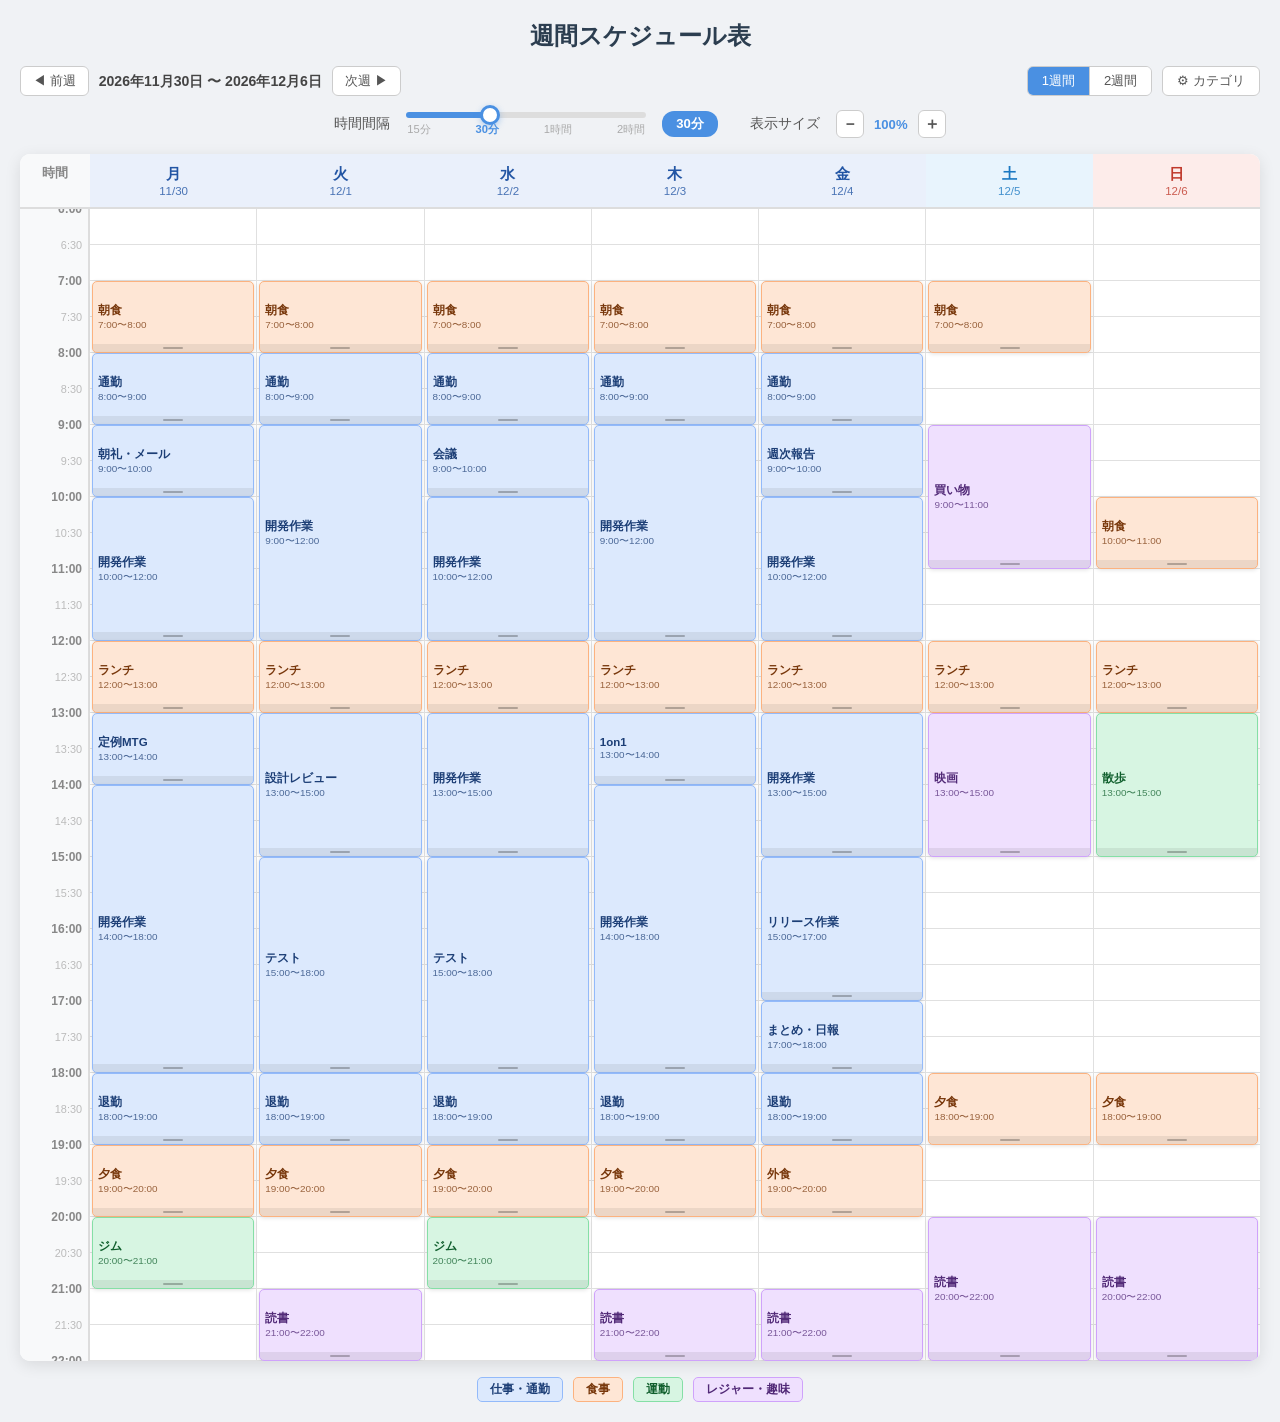
==== commit c1dbc39c: "Add recurring tasks, zoom control, and 30min default interval - Recurring events: daily / weekday / " ====
--- a/index.html
+++ b/index.html
@@ -4,212 +4,7 @@
   <meta charset="UTF-8">
   <meta name="viewport" content="width=device-width, initial-scale=1.0">
   <title>週間スケジュール表</title>
-  <style>
-    *, *::before, *::after { box-sizing: border-box; margin: 0; padding: 0; }
-    body {
-      font-family: 'Helvetica Neue', Arial, 'Hiragino Kaku Gothic ProN', Meiryo, sans-serif;
-      background: #f0f2f5; color: #333; padding: 20px;
-    }
-    body.dragging { user-select: none; cursor: ns-resize; }
-
-    h1 { text-align: center; font-size: 1.5rem; margin-bottom: 14px; color: #2c3e50; }
-
-    /* ── Navigation bar ── */
-    .nav-bar {
-      display: flex; align-items: center; justify-content: space-between;
-      flex-wrap: wrap; gap: 10px; margin-bottom: 14px;
-    }
-    .week-nav { display: flex; align-items: center; gap: 10px; }
-    #weekLabel { font-size: 0.88rem; color: #444; font-weight: bold; white-space: nowrap; }
-    .nav-btn {
-      padding: 5px 12px; border-radius: 6px; border: 1px solid #ccc;
-      background: #fff; cursor: pointer; font-size: 0.82rem; color: #555;
-    }
-    .nav-btn:hover { background: #f0f0f0; }
-    .nav-right { display: flex; align-items: center; gap: 10px; }
-    .view-toggle { display: flex; border: 1px solid #ccc; border-radius: 6px; overflow: hidden; }
-    .view-btn {
-      padding: 5px 14px; border: none; background: #fff; cursor: pointer;
-      font-size: 0.82rem; color: #555; border-right: 1px solid #ccc;
-    }
-    .view-btn:last-child { border-right: none; }
-    .view-btn.active { background: #4a90e2; color: #fff; }
-    .view-btn:hover:not(.active) { background: #f0f0f0; }
-    .cat-btn {
-      padding: 5px 14px; border-radius: 6px; border: 1px solid #ccc;
-      background: #fff; cursor: pointer; font-size: 0.82rem; color: #555;
-    }
-    .cat-btn:hover { background: #f0f0f0; }
-
-    /* ── Interval slider ── */
-    .interval-control {
-      display: flex; align-items: center; justify-content: center;
-      gap: 16px; margin-bottom: 16px; user-select: none;
-    }
-    .interval-label { font-size: 0.85rem; color: #555; }
-    .slider-wrap { display: flex; flex-direction: column; width: 240px; }
-    #intervalSlider {
-      width: 100%; -webkit-appearance: none; appearance: none;
-      height: 6px; border-radius: 3px; outline: none; cursor: grab;
-      background: linear-gradient(to right, #4a90e2 var(--fill,50%), #ddd var(--fill,50%));
-    }
-    #intervalSlider::-webkit-slider-thumb {
-      -webkit-appearance: none; width: 20px; height: 20px; border-radius: 50%;
-      background: #fff; border: 3px solid #4a90e2;
-      box-shadow: 0 2px 6px rgba(74,144,226,.4); cursor: grab;
-    }
-    #intervalSlider::-moz-range-thumb {
-      width: 20px; height: 20px; border-radius: 50%;
-      background: #fff; border: 3px solid #4a90e2; cursor: grab;
-    }
-    .slider-ticks { display: flex; justify-content: space-between; padding: 4px 1px 0; }
-    .slider-ticks span { font-size: 0.7rem; color: #aaa; cursor: pointer; }
-    .slider-ticks span.active { color: #4a90e2; font-weight: bold; }
-    .interval-badge {
-      font-size: 0.82rem; font-weight: bold; color: #fff;
-      background: #4a90e2; padding: 4px 14px; border-radius: 12px; white-space: nowrap;
-    }
-
-    /* ── Schedule layout ── */
-    .table-wrapper {
-      overflow-x: auto; border-radius: 10px;
-      box-shadow: 0 4px 16px rgba(0,0,0,.1); background: #fff;
-    }
-    .schedule-inner { min-width: 720px; }
-    .schedule-header {
-      display: grid;
-      position: sticky; top: 0; z-index: 20;
-      border-bottom: 2px solid #ddd; background: #fff;
-    }
-    .col-header { padding: 10px 6px; text-align: center; font-size: 0.82rem; font-weight: bold; }
-    .col-header.time-col { background: #f8f9fa; color: #888; }
-    .col-header.mon,.col-header.tue,.col-header.wed,
-    .col-header.thu,.col-header.fri { background: #eaf0fb; color: #2255a4; }
-    .col-header.sat { background: #e8f4fd; color: #1a78c2; }
-    .col-header.sun { background: #fdecea; color: #c0392b; }
-    .day-name { display: block; font-size: 0.95rem; }
-    .day-date { display: block; font-size: 0.72rem; font-weight: normal; opacity: .8; }
-
-    .schedule-body { display: flex; }
-    .time-axis {
-      position: relative; width: 70px; flex-shrink: 0;
-      background: #f8f9fa; border-right: 2px solid #ddd;
-    }
-    .time-label {
-      position: absolute; right: 6px; font-size: 0.68rem; color: #bbb;
-      transform: translateY(-50%); white-space: nowrap; pointer-events: none;
-    }
-    .time-label.hour { color: #888; font-weight: bold; font-size: 0.75rem; }
-
-    .days-wrapper { display: flex; flex: 1; }
-    .day-col {
-      flex: 1; position: relative; border-right: 1px solid #e0e0e0;
-      cursor: crosshair; min-width: 70px;
-    }
-    .day-col:last-child { border-right: none; }
-
-    /* ── Event blocks (colors via dynamic-cat-css) ── */
-    .event-block {
-      position: absolute; left: 2px; right: 2px; border-radius: 5px;
-      overflow: hidden; display: flex; flex-direction: column;
-      box-shadow: 0 1px 4px rgba(0,0,0,.12); z-index: 2; min-height: 16px;
-      transition: box-shadow .15s;
-    }
-    .event-block:hover { box-shadow: 0 2px 10px rgba(0,0,0,.22); z-index: 3; }
-    .event-content {
-      flex: 1; padding: 3px 18px 3px 5px; overflow: hidden;
-      display: flex; flex-direction: column; justify-content: center;
-    }
-    .event-name {
-      font-size: 0.72rem; font-weight: 700;
-      white-space: nowrap; overflow: hidden; text-overflow: ellipsis;
-    }
-    .event-time-label { font-size: 0.62rem; opacity: .75; white-space: nowrap; }
-    .event-del {
-      position: absolute; top: 2px; right: 2px; width: 14px; height: 14px;
-      border-radius: 50%; background: rgba(0,0,0,.2); color: #fff;
-      border: none; font-size: 9px; line-height: 14px; text-align: center;
-      cursor: pointer; padding: 0; display: none; z-index: 4;
-    }
-    .event-block:hover .event-del { display: block; }
-    .resize-handle {
-      position: absolute; bottom: 0; left: 0; right: 0; height: 8px;
-      cursor: ns-resize; z-index: 4; background: rgba(0,0,0,.07);
-      border-radius: 0 0 4px 4px;
-    }
-    .resize-handle::after {
-      content: ''; display: block; width: 20px; height: 2px; margin: 3px auto;
-      background: rgba(0,0,0,.25); border-radius: 1px;
-    }
-    .resize-handle:hover { background: rgba(0,0,0,.18); }
-
-    /* ── Legend ── */
-    .legend { display: flex; flex-wrap: wrap; gap: 10px; margin-top: 16px; justify-content: center; }
-    .legend-badge {
-      display: inline-block; padding: 3px 12px; border-radius: 5px;
-      font-size: 0.75rem; font-weight: 600;
-    }
-
-    /* ── Modals (shared) ── */
-    .modal-overlay {
-      display: none; position: fixed; inset: 0;
-      background: rgba(0,0,0,.4); z-index: 100; align-items: center; justify-content: center;
-    }
-    .modal-overlay.active { display: flex; }
-    .modal {
-      background: #fff; border-radius: 12px; padding: 26px 30px;
-      width: 360px; box-shadow: 0 8px 32px rgba(0,0,0,.2);
-      max-height: 90vh; overflow-y: auto;
-    }
-    .modal.modal-wide { width: 460px; }
-    .modal h2 { font-size: 1rem; color: #2c3e50; margin-bottom: 16px; }
-    .modal label { display: block; font-size: 0.78rem; color: #555; margin: 12px 0 3px; }
-    .modal input[type="text"], .modal input[type="time"], .modal select {
-      width: 100%; padding: 8px 10px; border: 1px solid #ccc;
-      border-radius: 6px; font-size: 0.88rem; background: #fff; outline: none;
-    }
-    .modal input:focus { border-color: #4a90e2; }
-    .time-row { display: flex; gap: 10px; }
-    .time-row > div { flex: 1; }
-    .modal-actions { display: flex; gap: 10px; margin-top: 20px; justify-content: flex-end; }
-    .btn {
-      padding: 8px 20px; border-radius: 6px; border: none;
-      font-size: 0.85rem; cursor: pointer; font-weight: 600;
-    }
-    .btn-primary { background: #4a90e2; color: #fff; }
-    .btn-primary:hover { background: #357abd; }
-    .btn-cancel  { background: #eee; color: #555; }
-    .btn-cancel:hover { background: #ddd; }
-
-    /* ── Category modal ── */
-    .cat-list { max-height: 320px; overflow-y: auto; }
-    .cat-row {
-      display: flex; align-items: center; gap: 10px;
-      padding: 8px 0; border-bottom: 1px solid #f0f0f0;
-    }
-    .cat-row:last-child { border-bottom: none; }
-    .cat-swatch {
-      width: 36px; height: 36px; border-radius: 8px; border: 1px solid #ccc;
-      cursor: pointer; padding: 2px; flex-shrink: 0;
-    }
-    .cat-name-input {
-      flex: 1; padding: 7px 10px; border: 1px solid #ccc;
-      border-radius: 6px; font-size: 0.85rem; outline: none;
-    }
-    .cat-name-input:focus { border-color: #4a90e2; }
-    .cat-del-btn {
-      padding: 5px 10px; border-radius: 6px; border: 1px solid #f87171;
-      background: #fff; color: #ef4444; font-size: 0.78rem;
-      cursor: pointer; white-space: nowrap; flex-shrink: 0;
-    }
-    .cat-del-btn:hover { background: #fef2f2; }
-    .btn-add-cat {
-      display: block; width: 100%; margin-top: 12px; padding: 8px;
-      border: 2px dashed #ccc; border-radius: 8px; background: #fff;
-      color: #888; font-size: 0.85rem; cursor: pointer;
-    }
-    .btn-add-cat:hover { border-color: #4a90e2; color: #4a90e2; background: #f0f7ff; }
-  </style>
+  <link rel="stylesheet" href="css/style.css">
   <style id="dynamic-cat-css"></style>
 </head>
 <body>
@@ -234,7 +29,7 @@
 <div class="interval-control">
   <span class="interval-label">時間間隔</span>
   <div class="slider-wrap">
-    <input type="range" id="intervalSlider" min="0" max="3" step="1" value="2">
+    <input type="range" id="intervalSlider" min="0" max="3" step="1" value="1">
     <div class="slider-ticks">
       <span data-idx="0">15分</span>
       <span data-idx="1">30分</span>
@@ -242,7 +37,13 @@
       <span data-idx="3">2時間</span>
     </div>
   </div>
-  <span class="interval-badge" id="intervalBadge">1時間</span>
+  <span class="interval-badge" id="intervalBadge">30分</span>
+  <span class="interval-label" style="margin-left:16px">表示サイズ</span>
+  <div class="zoom-control">
+    <button class="zoom-btn" id="zoomOutBtn">－</button>
+    <span id="zoomLabel">100%</span>
+    <button class="zoom-btn" id="zoomInBtn">＋</button>
+  </div>
 </div>
 
 <div class="table-wrapper">
@@ -269,6 +70,35 @@
       <div><label>開始時間</label><input type="time" id="eventStart" step="900"></div>
       <div><label>終了時間</label><input type="time" id="eventEnd"   step="900"></div>
     </div>
+
+    <!-- 繰り返しセクション（新規追加時のみ表示） -->
+    <div id="recurSection">
+      <label>繰り返し</label>
+      <select id="eventRecur">
+        <option value="none">繰り返しなし</option>
+        <option value="daily">毎日</option>
+        <option value="weekday">平日のみ（月〜金）</option>
+        <option value="weekly">毎週</option>
+        <option value="monthly">毎月</option>
+      </select>
+      <div id="recurWeekdaysRow" style="display:none">
+        <label style="margin-top:8px">曜日を選択</label>
+        <div class="recur-weekdays">
+          <label><input type="checkbox" name="recurDay" value="1"> 月</label>
+          <label><input type="checkbox" name="recurDay" value="2"> 火</label>
+          <label><input type="checkbox" name="recurDay" value="3"> 水</label>
+          <label><input type="checkbox" name="recurDay" value="4"> 木</label>
+          <label><input type="checkbox" name="recurDay" value="5"> 金</label>
+          <label><input type="checkbox" name="recurDay" value="6"> 土</label>
+          <label><input type="checkbox" name="recurDay" value="0"> 日</label>
+        </div>
+      </div>
+      <div id="recurEndRow" style="display:none">
+        <label>繰り返し終了日</label>
+        <input type="date" id="recurEndDate">
+      </div>
+    </div>
+
     <div class="modal-actions">
       <button class="btn btn-cancel" id="modalCancel">キャンセル</button>
       <button class="btn btn-primary" id="modalSaveBtn">追加</button>
@@ -289,510 +119,6 @@
   </div>
 </div>
 
-<script>
-  /* ── Constants ── */
-  const PX_PER_MIN = 1.2;
-  const START_MIN  = 6 * 60;
-  const END_MIN    = 22 * 60;
-  const TOTAL_H    = (END_MIN - START_MIN) * PX_PER_MIN;
-  const INTERVALS  = [15, 30, 60, 120];
-  const INT_LABELS = ['15分', '30分', '1時間', '2時間'];
-  const DAY_JP     = ['日','月','火','水','木','金','土'];
-  const DAY_CLASS  = ['sun','mon','tue','wed','thu','fri','sat'];
-  const STORE_KEY  = 'schedule_v5';
-  const SEED_KEY   = 'schedule_seeded_v5';
-
-  const DEFAULT_CATS = [
-    { id:'work',     name:'仕事・通勤',    accent:'#3b82f6' },
-    { id:'meal',     name:'食事',          accent:'#f97316' },
-    { id:'exercise', name:'運動',          accent:'#22c55e' },
-    { id:'leisure',  name:'レジャー・趣味', accent:'#a855f7' }
-  ];
-
-  /* ── State ── */
-  let events = [], nextId = 1, intervalIdx = 2, viewMode = 1;
-  let currentWeekStart = getMondayOf(new Date());
-  let categories = DEFAULT_CATS.map(c => ({ ...c, ...generateCatColors(c.accent) }));
-
-  /* ── Color utilities ── */
-  function hexToRgb(hex) {
-    return [parseInt(hex.slice(1,3),16), parseInt(hex.slice(3,5),16), parseInt(hex.slice(5,7),16)];
-  }
-  function rgbToHex(r,g,b) {
-    return '#' + [r,g,b].map(x =>
-      Math.round(Math.max(0,Math.min(255,x))).toString(16).padStart(2,'0')
-    ).join('');
-  }
-  function generateCatColors(accent) {
-    const [r,g,b] = hexToRgb(accent);
-    return {
-      bg:     rgbToHex(r*0.18+255*0.82, g*0.18+255*0.82, b*0.18+255*0.82),
-      border: rgbToHex(r*0.55+255*0.45, g*0.55+255*0.45, b*0.55+255*0.45),
-      color:  rgbToHex(r*0.48, g*0.48, b*0.48)
-    };
-  }
-
-  /* ── Date utilities ── */
-  function getMondayOf(date) {
-    const d = new Date(date); d.setHours(0,0,0,0);
-    const dow = d.getDay();
-    d.setDate(d.getDate() - (dow === 0 ? 6 : dow - 1));
-    return d;
-  }
-  function dateToStr(d) {
-    return `${d.getFullYear()}-${String(d.getMonth()+1).padStart(2,'0')}-${String(d.getDate()).padStart(2,'0')}`;
-  }
-  function strToDate(s) {
-    const [y,m,d] = s.split('-').map(Number); return new Date(y, m-1, d);
-  }
-  function addDays(date, n) {
-    const d = new Date(date); d.setDate(d.getDate() + n); return d;
-  }
-  function getDisplayDates() {
-    return Array.from({ length: 7 * viewMode }, (_, i) => addDays(currentWeekStart, i));
-  }
-  function fmtDateShort(d) {
-    return `${d.getFullYear()}年${d.getMonth()+1}月${d.getDate()}日`;
-  }
-
-  /* ── Storage ── */
-  function loadData() {
-    try {
-      const d = JSON.parse(localStorage.getItem(STORE_KEY) || '{}');
-      events      = d.events      || [];
-      nextId      = d.nextId      || 1;
-      intervalIdx = d.intervalIdx ?? 2;
-      viewMode    = d.viewMode    || 1;
-      if (d.currentWeekStart) currentWeekStart = strToDate(d.currentWeekStart);
-      if (d.categories?.length) categories = d.categories;
-    } catch {}
-  }
-  function saveData() {
-    localStorage.setItem(STORE_KEY, JSON.stringify({
-      events, nextId, intervalIdx, viewMode,
-      currentWeekStart: dateToStr(currentWeekStart),
-      categories
-    }));
-  }
-
-  /* ── Seed sample data ── */
-  function seedSample() {
-    if (localStorage.getItem(SEED_KEY)) return;
-    const mon = getMondayOf(new Date());
-    const add = (off, sh, sm, eh, em, name, cat) =>
-      events.push({ id: nextId++, date: dateToStr(addDays(mon, off)),
-                    startMin: sh*60+sm, endMin: eh*60+em, name, category: cat });
-    add(0, 7,0, 8,0,'朝食','meal');        add(0, 8,0, 9,0,'通勤','work');
-    add(0, 9,0,10,0,'朝礼・メール','work'); add(0,10,0,12,0,'開発作業','work');
-    add(0,12,0,13,0,'ランチ','meal');       add(0,13,0,14,0,'定例MTG','work');
-    add(0,14,0,18,0,'開発作業','work');     add(0,18,0,19,0,'退勤','work');
-    add(0,19,0,20,0,'夕食','meal');         add(0,20,0,21,0,'ジム','exercise');
-    add(1, 7,0, 8,0,'朝食','meal');         add(1, 8,0, 9,0,'通勤','work');
-    add(1, 9,0,12,0,'開発作業','work');     add(1,12,0,13,0,'ランチ','meal');
-    add(1,13,0,15,0,'設計レビュー','work'); add(1,15,0,18,0,'テスト','work');
-    add(1,18,0,19,0,'退勤','work');         add(1,19,0,20,0,'夕食','meal');
-    add(1,21,0,22,0,'読書','leisure');
-    add(2, 7,0, 8,0,'朝食','meal');         add(2, 8,0, 9,0,'通勤','work');
-    add(2, 9,0,10,0,'会議','work');         add(2,10,0,12,0,'開発作業','work');
-    add(2,12,0,13,0,'ランチ','meal');       add(2,13,0,15,0,'開発作業','work');
-    add(2,15,0,18,0,'テスト','work');       add(2,18,0,19,0,'退勤','work');
-    add(2,19,0,20,0,'夕食','meal');         add(2,20,0,21,0,'ジム','exercise');
-    add(3, 7,0, 8,0,'朝食','meal');         add(3, 8,0, 9,0,'通勤','work');
-    add(3, 9,0,12,0,'開発作業','work');     add(3,12,0,13,0,'ランチ','meal');
-    add(3,13,0,14,0,'1on1','work');         add(3,14,0,18,0,'開発作業','work');
-    add(3,18,0,19,0,'退勤','work');         add(3,19,0,20,0,'夕食','meal');
-    add(3,21,0,22,0,'読書','leisure');
-    add(4, 7,0, 8,0,'朝食','meal');         add(4, 8,0, 9,0,'通勤','work');
-    add(4, 9,0,10,0,'週次報告','work');     add(4,10,0,12,0,'開発作業','work');
-    add(4,12,0,13,0,'ランチ','meal');       add(4,13,0,15,0,'開発作業','work');
-    add(4,15,0,17,0,'リリース作業','work'); add(4,17,0,18,0,'まとめ・日報','work');
-    add(4,18,0,19,0,'退勤','work');         add(4,19,0,20,0,'外食','meal');
-    add(4,21,0,22,0,'読書','leisure');
-    add(5, 7,0, 8,0,'朝食','meal');         add(5, 9,0,11,0,'買い物','leisure');
-    add(5,12,0,13,0,'ランチ','meal');       add(5,13,0,15,0,'映画','leisure');
-    add(5,18,0,19,0,'夕食','meal');         add(5,20,0,22,0,'読書','leisure');
-    add(6,10,0,11,0,'朝食','meal');         add(6,12,0,13,0,'ランチ','meal');
-    add(6,13,0,15,0,'散歩','exercise');     add(6,18,0,19,0,'夕食','meal');
-    add(6,20,0,22,0,'読書','leisure');
-    saveData();
-    localStorage.setItem(SEED_KEY, '1');
-  }
-
-  /* ── Time helpers ── */
-  function fmtTime(min) {
-    return `${Math.floor(min/60)}:${String(min%60).padStart(2,'0')}`;
-  }
-  function minToTimeStr(min) {
-    return `${String(Math.floor(min/60)).padStart(2,'0')}:${String(min%60).padStart(2,'0')}`;
-  }
-  function timeStrToMin(s) { const [h,m] = s.split(':').map(Number); return h*60+m; }
-  function minToY(min)     { return (min - START_MIN) * PX_PER_MIN; }
-  function yToMin(y)       { return y / PX_PER_MIN + START_MIN; }
-  function snapMin(min)    { const s = INTERVALS[intervalIdx]; return Math.round(min/s)*s; }
-  function clamp(v,lo,hi)  { return Math.max(lo, Math.min(hi, v)); }
-
-  /* ── Category CSS & UI ── */
-  function applyCategoriesToCSS() {
-    document.getElementById('dynamic-cat-css').textContent =
-      categories.map(c => [
-        `.event-block.${c.id}{background:${c.bg};color:${c.color};border:1.5px solid ${c.border};}`,
-        `.legend-badge.${c.id}{background:${c.bg};color:${c.color};border:1px solid ${c.border};}`
-      ].join('')).join('');
-  }
-  function buildLegend() {
-    document.getElementById('legend').innerHTML =
-      categories.map(c => `<span class="legend-badge ${c.id}">${c.name}</span>`).join('');
-  }
-  function buildCategorySelect(selectedId) {
-    document.getElementById('eventCategory').innerHTML =
-      categories.map(c =>
-        `<option value="${c.id}"${c.id===selectedId?' selected':''}>${c.name}</option>`
-      ).join('');
-  }
-
-  /* ── Build schedule UI ── */
-  function buildHeader(dates) {
-    const header = document.getElementById('scheduleHeader');
-    header.style.gridTemplateColumns = `70px repeat(${dates.length}, 1fr)`;
-    header.innerHTML = '<div class="col-header time-col">時間</div>';
-    dates.forEach(d => {
-      const dow = d.getDay();
-      const el = document.createElement('div');
-      el.className = `col-header ${DAY_CLASS[dow]}`;
-      el.innerHTML = `<span class="day-name">${DAY_JP[dow]}</span><span class="day-date">${d.getMonth()+1}/${d.getDate()}</span>`;
-      header.appendChild(el);
-    });
-  }
-
-  function updateWeekLabel(dates) {
-    document.getElementById('weekLabel').textContent =
-      `${fmtDateShort(dates[0])} 〜 ${fmtDateShort(dates[dates.length-1])}`;
-  }
-
-  function buildAxis() {
-    const axis = document.getElementById('timeAxis');
-    axis.style.height = TOTAL_H + 'px';
-    axis.innerHTML = '';
-    for (let t = START_MIN; t <= END_MIN; t += INTERVALS[intervalIdx]) {
-      const el = document.createElement('div');
-      el.className = 'time-label' + (t % 60 === 0 ? ' hour' : '');
-      el.style.top = minToY(t) + 'px';
-      el.textContent = fmtTime(t);
-      axis.appendChild(el);
-    }
-  }
-
-  function buildDayCols(dates) {
-    const wrapper = document.getElementById('daysWrapper');
-    wrapper.innerHTML = '';
-    const slotH  = INTERVALS[intervalIdx] * PX_PER_MIN;
-    const gridBg = `repeating-linear-gradient(to bottom, transparent 0, transparent ${slotH-1}px, #e0e0e0 ${slotH-1}px, #e0e0e0 ${slotH}px)`;
-
-    dates.forEach(d => {
-      const dateStr = dateToStr(d);
-      const div = document.createElement('div');
-      div.className = 'day-col';
-      div.dataset.date = dateStr;
-      div.style.height = TOTAL_H + 'px';
-      div.style.backgroundImage = gridBg;
-
-      div.addEventListener('click', e => {
-        if (recentlyResized || e.target.closest('.event-block')) return;
-        const rect = div.getBoundingClientRect();
-        const snap = INTERVALS[intervalIdx];
-        const startMin = clamp(snapMin(yToMin(e.clientY - rect.top)), START_MIN, END_MIN - snap);
-        const endMin   = clamp(startMin + 60, START_MIN + snap, END_MIN);
-        openModal(dateStr, startMin, endMin);
-      });
-
-      wrapper.appendChild(div);
-    });
-
-    document.getElementById('scheduleInner').style.minWidth = (70 + dates.length * 80) + 'px';
-  }
-
-  function rebuildAll() {
-    const dates = getDisplayDates();
-    buildHeader(dates);
-    updateWeekLabel(dates);
-    buildAxis();
-    buildDayCols(dates);
-    renderAll(dates);
-    document.querySelectorAll('.view-btn').forEach(btn =>
-      btn.classList.toggle('active', +btn.dataset.weeks === viewMode));
-  }
-
-  /* ── Event rendering ── */
-  function createEventEl(ev) {
-    const el = document.createElement('div');
-    el.className = `event-block ${ev.category}`;
-    el.dataset.id = ev.id;
-    el.style.top    = minToY(ev.startMin) + 'px';
-    el.style.height = Math.max(16, (ev.endMin - ev.startMin) * PX_PER_MIN) + 'px';
-
-    const content = document.createElement('div');
-    content.className = 'event-content';
-    const nameEl = document.createElement('span');
-    nameEl.className = 'event-name';
-    nameEl.textContent = ev.name;
-    const timeEl = document.createElement('span');
-    timeEl.className = 'event-time-label';
-    timeEl.textContent = `${fmtTime(ev.startMin)}〜${fmtTime(ev.endMin)}`;
-    content.append(nameEl, timeEl);
-
-    const delBtn = document.createElement('button');
-    delBtn.className = 'event-del';
-    delBtn.textContent = '×';
-    delBtn.addEventListener('click', e => { e.stopPropagation(); deleteEvent(ev.id); });
-
-    const handle = document.createElement('div');
-    handle.className = 'resize-handle';
-    handle.addEventListener('mousedown', e => startResize(e, ev.id));
-
-    el.append(content, delBtn, handle);
-
-    el.addEventListener('dblclick', e => {
-      e.stopPropagation();
-      openModal(ev.date, ev.startMin, ev.endMin, ev.id);
-    });
-
-    return el;
-  }
-
-  function renderCol(dateStr) {
-    const div = document.querySelector(`.day-col[data-date="${dateStr}"]`);
-    if (!div) return;
-    div.querySelectorAll('.event-block').forEach(el => el.remove());
-    events.filter(ev => ev.date === dateStr)
-          .forEach(ev => div.appendChild(createEventEl(ev)));
-  }
-
-  function renderAll(dates) {
-    (dates || getDisplayDates()).forEach(d => renderCol(dateToStr(d)));
-  }
-
-  function deleteEvent(id) {
-    const ev = events.find(e => e.id === id);
-    if (!ev) return;
-    events = events.filter(e => e.id !== id);
-    saveData();
-    renderCol(ev.date);
-  }
-
-  /* ── Resize drag ── */
-  let drag = null, recentlyResized = false;
-
-  function startResize(e, id) {
-    e.preventDefault(); e.stopPropagation();
-    const ev = events.find(e => e.id === id);
-    if (!ev) return;
-    drag = { id, startY: e.clientY, origEnd: ev.endMin, newEnd: null };
-    document.body.classList.add('dragging');
-    document.addEventListener('mousemove', onResizeMove);
-    document.addEventListener('mouseup',   onResizeUp);
-  }
-
-  function onResizeMove(e) {
-    if (!drag) return;
-    const ev = events.find(e => e.id === drag.id);
-    if (!ev) return;
-    const snap = INTERVALS[intervalIdx];
-    const newEnd = clamp(snapMin(drag.origEnd + (e.clientY - drag.startY) / PX_PER_MIN), ev.startMin + snap, END_MIN);
-    drag.newEnd = newEnd;
-    const el = document.querySelector(`.event-block[data-id="${drag.id}"]`);
-    if (el) {
-      el.style.height = Math.max(16, (newEnd - ev.startMin) * PX_PER_MIN) + 'px';
-      const t = el.querySelector('.event-time-label');
-      if (t) t.textContent = `${fmtTime(ev.startMin)}〜${fmtTime(newEnd)}`;
-    }
-  }
-
-  function onResizeUp() {
-    if (drag?.newEnd != null) {
-      const ev = events.find(e => e.id === drag.id);
-      if (ev) { ev.endMin = drag.newEnd; saveData(); renderCol(ev.date); }
-    }
-    drag = null;
-    recentlyResized = true;
-    setTimeout(() => recentlyResized = false, 50);
-    document.body.classList.remove('dragging');
-    document.removeEventListener('mousemove', onResizeMove);
-    document.removeEventListener('mouseup',   onResizeUp);
-  }
-
-  /* ── Event modal ── */
-  let modalState = null;
-
-  function openModal(dateStr, defaultStart, defaultEnd, editId = null) {
-    const ev = editId ? events.find(e => e.id === editId) : null;
-    modalState = { dateStr, editId };
-    const d = strToDate(dateStr);
-    const label = `${d.getMonth()+1}/${d.getDate()}（${DAY_JP[d.getDay()]}）`;
-    document.getElementById('modalTitle').textContent =
-      editId ? `予定を編集（${label}）` : `予定を追加（${label}）`;
-    document.getElementById('eventName').value = ev?.name ?? '';
-    buildCategorySelect(ev?.category ?? categories[0]?.id);
-    document.getElementById('eventStart').value = minToTimeStr(ev ? ev.startMin : defaultStart);
-    document.getElementById('eventEnd').value   = minToTimeStr(ev ? ev.endMin   : defaultEnd);
-    document.getElementById('modalSaveBtn').textContent = editId ? '保存' : '追加';
-    document.getElementById('modalOverlay').classList.add('active');
-    document.getElementById('eventName').focus();
-  }
-
-  function closeModal() {
-    document.getElementById('modalOverlay').classList.remove('active');
-    modalState = null;
-  }
-
-  document.getElementById('modalCancel').addEventListener('click', closeModal);
-
-  document.getElementById('modalSaveBtn').addEventListener('click', () => {
-    const name  = document.getElementById('eventName').value.trim();
-    const cat   = document.getElementById('eventCategory').value;
-    const start = timeStrToMin(document.getElementById('eventStart').value);
-    const end   = timeStrToMin(document.getElementById('eventEnd').value);
-    if (!name) { document.getElementById('eventName').focus(); return; }
-    if (end <= start) { alert('終了時間は開始時間より後にしてください'); return; }
-
-    if (modalState.editId) {
-      const ev = events.find(e => e.id === modalState.editId);
-      if (ev) { ev.name = name; ev.category = cat; ev.startMin = start; ev.endMin = end; }
-    } else {
-      events.push({ id: nextId++, date: modalState.dateStr, startMin: start, endMin: end, name, category: cat });
-    }
-    saveData();
-    renderCol(modalState.dateStr);
-    closeModal();
-  });
-
-  document.getElementById('eventName').addEventListener('keydown', e => {
-    if (e.key === 'Enter')  document.getElementById('modalSaveBtn').click();
-    if (e.key === 'Escape') closeModal();
-  });
-
-  document.getElementById('modalOverlay').addEventListener('click', e => {
-    if (e.target === document.getElementById('modalOverlay')) closeModal();
-  });
-
-  /* ── Category modal ── */
-  let editingCategories = [];
-
-  function openCatModal() {
-    editingCategories = categories.map(c => ({ ...c }));
-    renderCatList();
-    document.getElementById('catModalOverlay').classList.add('active');
-  }
-
-  function closeCatModal() {
-    document.getElementById('catModalOverlay').classList.remove('active');
-  }
-
-  function renderCatList() {
-    const list = document.getElementById('catList');
-    list.innerHTML = '';
-    editingCategories.forEach((c, i) => {
-      const row = document.createElement('div');
-      row.className = 'cat-row';
-
-      const swatch = document.createElement('input');
-      swatch.type = 'color';
-      swatch.className = 'cat-swatch';
-      swatch.value = c.accent || c.bg;
-      swatch.title = '色を選択';
-      swatch.addEventListener('input', () => {
-        editingCategories[i].accent = swatch.value;
-        Object.assign(editingCategories[i], generateCatColors(swatch.value));
-      });
-
-      const nameInput = document.createElement('input');
-      nameInput.type = 'text';
-      nameInput.className = 'cat-name-input';
-      nameInput.value = c.name;
-      nameInput.maxLength = 20;
-      nameInput.placeholder = 'カテゴリ名';
-      nameInput.addEventListener('input', () => editingCategories[i].name = nameInput.value);
-
-      const delBtn = document.createElement('button');
-      delBtn.className = 'cat-del-btn';
-      delBtn.textContent = '削除';
-      delBtn.addEventListener('click', () => { editingCategories.splice(i, 1); renderCatList(); });
-
-      row.append(swatch, nameInput, delBtn);
-      list.appendChild(row);
-    });
-  }
-
-  document.getElementById('addCatBtn').addEventListener('click', () => {
-    const accent = '#6366f1';
-    editingCategories.push({
-      id: 'cat_' + Date.now(), name: '新しいカテゴリ',
-      accent, ...generateCatColors(accent)
-    });
-    renderCatList();
-  });
-
-  document.getElementById('catModalSave').addEventListener('click', () => {
-    if (editingCategories.length === 0) { alert('カテゴリは1つ以上必要です'); return; }
-    if (editingCategories.some(c => !c.name.trim())) { alert('カテゴリ名を入力してください'); return; }
-
-    const validIds = new Set(editingCategories.map(c => c.id));
-    const fallback = editingCategories[0].id;
-    events.forEach(ev => { if (!validIds.has(ev.category)) ev.category = fallback; });
-
-    categories = editingCategories.map(c => ({ ...c, name: c.name.trim() }));
-    saveData();
-    applyCategoriesToCSS();
-    buildLegend();
-    renderAll();
-    closeCatModal();
-  });
-
-  document.getElementById('catModalCancel').addEventListener('click', closeCatModal);
-  document.getElementById('catSettingsBtn').addEventListener('click', openCatModal);
-  document.getElementById('catModalOverlay').addEventListener('click', e => {
-    if (e.target === document.getElementById('catModalOverlay')) closeCatModal();
-  });
-
-  /* ── Week navigation ── */
-  document.getElementById('prevWeekBtn').addEventListener('click', () => {
-    currentWeekStart = addDays(currentWeekStart, -7);
-    saveData(); rebuildAll();
-  });
-  document.getElementById('nextWeekBtn').addEventListener('click', () => {
-    currentWeekStart = addDays(currentWeekStart, 7);
-    saveData(); rebuildAll();
-  });
-  document.querySelectorAll('.view-btn').forEach(btn => {
-    btn.addEventListener('click', () => { viewMode = +btn.dataset.weeks; saveData(); rebuildAll(); });
-  });
-
-  /* ── Interval slider ── */
-  const slider = document.getElementById('intervalSlider');
-  const badge  = document.getElementById('intervalBadge');
-  const ticks  = document.querySelectorAll('.slider-ticks span');
-
-  function applyInterval(idx) {
-    intervalIdx = idx;
-    slider.value = idx;
-    badge.textContent = INT_LABELS[idx];
-    slider.style.setProperty('--fill', (idx / 3 * 100) + '%');
-    ticks.forEach((s,i) => s.classList.toggle('active', i === idx));
-    buildAxis();
-    buildDayCols(getDisplayDates());
-    renderAll();
-    saveData();
-  }
-
-  slider.addEventListener('input', () => applyInterval(+slider.value));
-  ticks.forEach(s => s.addEventListener('click', () => applyInterval(+s.dataset.idx)));
-
-  /* ── Init ── */
-  loadData();
-  seedSample();
-  applyCategoriesToCSS();
-  buildLegend();
-  applyInterval(intervalIdx);
-  rebuildAll();
-</script>
+<script type="module" src="js/main.js"></script>
 </body>
 </html>
--- a/css/style.css
+++ b/css/style.css
@@ -0,0 +1,228 @@
+*, *::before, *::after { box-sizing: border-box; margin: 0; padding: 0; }
+body {
+  font-family: 'Helvetica Neue', Arial, 'Hiragino Kaku Gothic ProN', Meiryo, sans-serif;
+  background: #f0f2f5; color: #333; padding: 20px;
+}
+body.dragging { user-select: none; cursor: ns-resize; }
+
+h1 { text-align: center; font-size: 1.5rem; margin-bottom: 14px; color: #2c3e50; }
+
+/* ── Navigation bar ── */
+.nav-bar {
+  display: flex; align-items: center; justify-content: space-between;
+  flex-wrap: wrap; gap: 10px; margin-bottom: 14px;
+}
+.week-nav { display: flex; align-items: center; gap: 10px; }
+#weekLabel { font-size: 0.88rem; color: #444; font-weight: bold; white-space: nowrap; }
+.nav-btn {
+  padding: 5px 12px; border-radius: 6px; border: 1px solid #ccc;
+  background: #fff; cursor: pointer; font-size: 0.82rem; color: #555;
+}
+.nav-btn:hover { background: #f0f0f0; }
+.nav-right { display: flex; align-items: center; gap: 10px; }
+.view-toggle { display: flex; border: 1px solid #ccc; border-radius: 6px; overflow: hidden; }
+.view-btn {
+  padding: 5px 14px; border: none; background: #fff; cursor: pointer;
+  font-size: 0.82rem; color: #555; border-right: 1px solid #ccc;
+}
+.view-btn:last-child { border-right: none; }
+.view-btn.active { background: #4a90e2; color: #fff; }
+.view-btn:hover:not(.active) { background: #f0f0f0; }
+.cat-btn {
+  padding: 5px 14px; border-radius: 6px; border: 1px solid #ccc;
+  background: #fff; cursor: pointer; font-size: 0.82rem; color: #555;
+}
+.cat-btn:hover { background: #f0f0f0; }
+
+/* ── Interval slider ── */
+.interval-control {
+  display: flex; align-items: center; justify-content: center;
+  gap: 16px; margin-bottom: 16px; user-select: none;
+}
+.interval-label { font-size: 0.85rem; color: #555; }
+.slider-wrap { display: flex; flex-direction: column; width: 240px; }
+#intervalSlider {
+  width: 100%; -webkit-appearance: none; appearance: none;
+  height: 6px; border-radius: 3px; outline: none; cursor: grab;
+  background: linear-gradient(to right, #4a90e2 var(--fill,50%), #ddd var(--fill,50%));
+}
+#intervalSlider::-webkit-slider-thumb {
+  -webkit-appearance: none; width: 20px; height: 20px; border-radius: 50%;
+  background: #fff; border: 3px solid #4a90e2;
+  box-shadow: 0 2px 6px rgba(74,144,226,.4); cursor: grab;
+}
+#intervalSlider::-moz-range-thumb {
+  width: 20px; height: 20px; border-radius: 50%;
+  background: #fff; border: 3px solid #4a90e2; cursor: grab;
+}
+.slider-ticks { display: flex; justify-content: space-between; padding: 4px 1px 0; }
+.slider-ticks span { font-size: 0.7rem; color: #aaa; cursor: pointer; }
+.slider-ticks span.active { color: #4a90e2; font-weight: bold; }
+.interval-badge {
+  font-size: 0.82rem; font-weight: bold; color: #fff;
+  background: #4a90e2; padding: 4px 14px; border-radius: 12px; white-space: nowrap;
+}
+.zoom-control {
+  display: flex; align-items: center; gap: 8px;
+}
+.zoom-btn {
+  width: 28px; height: 28px; border-radius: 6px; border: 1px solid #ccc;
+  background: #fff; cursor: pointer; font-size: 1rem; font-weight: bold;
+  color: #555; line-height: 1; padding: 0;
+}
+.zoom-btn:hover:not(:disabled) { background: #f0f0f0; }
+.zoom-btn:disabled { opacity: 0.35; cursor: default; }
+#zoomLabel { font-size: 0.82rem; font-weight: bold; color: #4a90e2; min-width: 38px; text-align: center; }
+
+/* ── Schedule layout ── */
+.table-wrapper {
+  overflow-x: auto; border-radius: 10px;
+  box-shadow: 0 4px 16px rgba(0,0,0,.1); background: #fff;
+}
+.schedule-inner { min-width: 720px; }
+.schedule-header {
+  display: grid;
+  position: sticky; top: 0; z-index: 20;
+  border-bottom: 2px solid #ddd; background: #fff;
+}
+.col-header { padding: 10px 6px; text-align: center; font-size: 0.82rem; font-weight: bold; }
+.col-header.time-col { background: #f8f9fa; color: #888; }
+.col-header.mon,.col-header.tue,.col-header.wed,
+.col-header.thu,.col-header.fri { background: #eaf0fb; color: #2255a4; }
+.col-header.sat { background: #e8f4fd; color: #1a78c2; }
+.col-header.sun { background: #fdecea; color: #c0392b; }
+.day-name { display: block; font-size: 0.95rem; }
+.day-date { display: block; font-size: 0.72rem; font-weight: normal; opacity: .8; }
+
+.schedule-body { display: flex; }
+.time-axis {
+  position: relative; width: 70px; flex-shrink: 0;
+  background: #f8f9fa; border-right: 2px solid #ddd;
+}
+.time-label {
+  position: absolute; right: 6px; font-size: 0.68rem; color: #bbb;
+  transform: translateY(-50%); white-space: nowrap; pointer-events: none;
+}
+.time-label.hour { color: #888; font-weight: bold; font-size: 0.75rem; }
+
+.days-wrapper { display: flex; flex: 1; }
+.day-col {
+  flex: 1; position: relative; border-right: 1px solid #e0e0e0;
+  cursor: crosshair; min-width: 70px;
+}
+.day-col:last-child { border-right: none; }
+
+/* ── Event blocks (colors via dynamic-cat-css) ── */
+.event-block {
+  position: absolute; left: 2px; right: 2px; border-radius: 5px;
+  overflow: hidden; display: flex; flex-direction: column;
+  box-shadow: 0 1px 4px rgba(0,0,0,.12); z-index: 2; min-height: 16px;
+  transition: box-shadow .15s;
+}
+.event-block:hover { box-shadow: 0 2px 10px rgba(0,0,0,.22); z-index: 3; }
+.event-content {
+  flex: 1; padding: 3px 18px 3px 5px; overflow: hidden;
+  display: flex; flex-direction: column; justify-content: center;
+}
+.event-name {
+  font-size: 0.72rem; font-weight: 700;
+  white-space: nowrap; overflow: hidden; text-overflow: ellipsis;
+}
+.event-time-label { font-size: 0.62rem; opacity: .75; white-space: nowrap; }
+.event-del {
+  position: absolute; top: 2px; right: 2px; width: 14px; height: 14px;
+  border-radius: 50%; background: rgba(0,0,0,.2); color: #fff;
+  border: none; font-size: 9px; line-height: 14px; text-align: center;
+  cursor: pointer; padding: 0; display: none; z-index: 4;
+}
+.event-block:hover .event-del { display: block; }
+.resize-handle {
+  position: absolute; bottom: 0; left: 0; right: 0; height: 8px;
+  cursor: ns-resize; z-index: 4; background: rgba(0,0,0,.07);
+  border-radius: 0 0 4px 4px;
+}
+.resize-handle::after {
+  content: ''; display: block; width: 20px; height: 2px; margin: 3px auto;
+  background: rgba(0,0,0,.25); border-radius: 1px;
+}
+.resize-handle:hover { background: rgba(0,0,0,.18); }
+
+/* ── Legend ── */
+.legend { display: flex; flex-wrap: wrap; gap: 10px; margin-top: 16px; justify-content: center; }
+.legend-badge {
+  display: inline-block; padding: 3px 12px; border-radius: 5px;
+  font-size: 0.75rem; font-weight: 600;
+}
+
+/* ── Modals (shared) ── */
+.modal-overlay {
+  display: none; position: fixed; inset: 0;
+  background: rgba(0,0,0,.4); z-index: 100; align-items: center; justify-content: center;
+}
+.modal-overlay.active { display: flex; }
+.modal {
+  background: #fff; border-radius: 12px; padding: 26px 30px;
+  width: 360px; box-shadow: 0 8px 32px rgba(0,0,0,.2);
+  max-height: 90vh; overflow-y: auto;
+}
+.modal.modal-wide { width: 460px; }
+.modal h2 { font-size: 1rem; color: #2c3e50; margin-bottom: 16px; }
+.modal label { display: block; font-size: 0.78rem; color: #555; margin: 12px 0 3px; }
+.modal input[type="text"], .modal input[type="time"], .modal select {
+  width: 100%; padding: 8px 10px; border: 1px solid #ccc;
+  border-radius: 6px; font-size: 0.88rem; background: #fff; outline: none;
+}
+.modal input:focus { border-color: #4a90e2; }
+.time-row { display: flex; gap: 10px; }
+.time-row > div { flex: 1; }
+.modal-actions { display: flex; gap: 10px; margin-top: 20px; justify-content: flex-end; }
+.btn {
+  padding: 8px 20px; border-radius: 6px; border: none;
+  font-size: 0.85rem; cursor: pointer; font-weight: 600;
+}
+.btn-primary { background: #4a90e2; color: #fff; }
+.btn-primary:hover { background: #357abd; }
+.btn-cancel  { background: #eee; color: #555; }
+.btn-cancel:hover { background: #ddd; }
+
+/* ── Category modal ── */
+.cat-list { max-height: 320px; overflow-y: auto; }
+.cat-row {
+  display: flex; align-items: center; gap: 10px;
+  padding: 8px 0; border-bottom: 1px solid #f0f0f0;
+}
+.cat-row:last-child { border-bottom: none; }
+.cat-swatch {
+  width: 36px; height: 36px; border-radius: 8px; border: 1px solid #ccc;
+  cursor: pointer; padding: 2px; flex-shrink: 0;
+}
+.cat-name-input {
+  flex: 1; padding: 7px 10px; border: 1px solid #ccc;
+  border-radius: 6px; font-size: 0.85rem; outline: none;
+}
+.cat-name-input:focus { border-color: #4a90e2; }
+.cat-del-btn {
+  padding: 5px 10px; border-radius: 6px; border: 1px solid #f87171;
+  background: #fff; color: #ef4444; font-size: 0.78rem;
+  cursor: pointer; white-space: nowrap; flex-shrink: 0;
+}
+.cat-del-btn:hover { background: #fef2f2; }
+.btn-add-cat {
+  display: block; width: 100%; margin-top: 12px; padding: 8px;
+  border: 2px dashed #ccc; border-radius: 8px; background: #fff;
+  color: #888; font-size: 0.85rem; cursor: pointer;
+}
+.btn-add-cat:hover { border-color: #4a90e2; color: #4a90e2; background: #f0f7ff; }
+
+/* ── Recurrence weekday checkboxes ── */
+.recur-weekdays {
+  display: flex; gap: 8px; flex-wrap: wrap; margin-top: 6px;
+}
+.recur-weekdays label {
+  display: flex; align-items: center; gap: 4px;
+  font-size: 0.82rem; color: #333; margin: 0; cursor: pointer;
+  border: 1px solid #ccc; border-radius: 6px; padding: 4px 8px;
+  user-select: none;
+}
+.recur-weekdays label:hover { background: #f0f7ff; border-color: #4a90e2; }
+.recur-weekdays input[type="checkbox"] { cursor: pointer; }
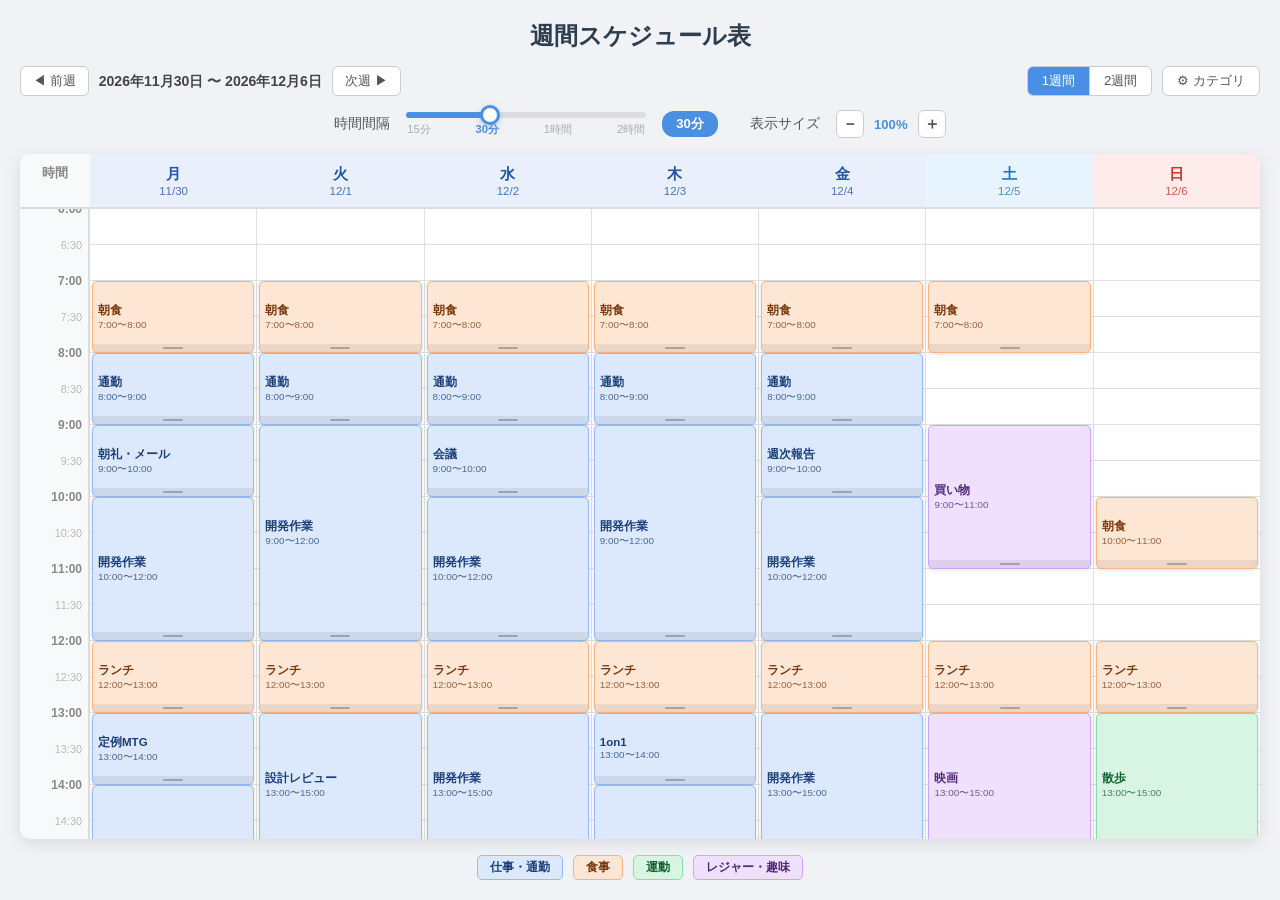
==== commit 6cd72272: "feat: モバイルフルスクリーン表示とiOS Safariレイアウトシフト防止 - viewport-fit=cover を追加してノッチデバイスの全画面表示に対応 - html/body に he" ====
--- a/index.html
+++ b/index.html
@@ -2,7 +2,7 @@
 <html lang="ja">
 <head>
   <meta charset="UTF-8">
-  <meta name="viewport" content="width=device-width, initial-scale=1.0">
+  <meta name="viewport" content="width=device-width, initial-scale=1.0, viewport-fit=cover">
   <title>週間スケジュール表</title>
   <link rel="stylesheet" href="css/style.css">
   <style id="dynamic-cat-css"></style>
@@ -62,6 +62,13 @@
 <div class="modal-overlay" id="modalOverlay">
   <div class="modal">
     <h2 id="modalTitle">予定を追加</h2>
+    <!-- シリーズ編集スコープ（繰り返し予定の編集時のみ表示） -->
+    <div id="editScopeRow" style="display:none">
+      <div class="edit-scope-toggle">
+        <button class="scope-btn active" id="scopeSingleBtn">この予定のみ編集</button>
+        <button class="scope-btn" id="scopeSeriesBtn">シリーズ全体を編集</button>
+      </div>
+    </div>
     <label>予定名</label>
     <input type="text" id="eventName" placeholder="例：会議、ランチ…" maxlength="24">
     <label>カテゴリ</label>
@@ -78,7 +85,8 @@
         <option value="none">繰り返しなし</option>
         <option value="daily">毎日</option>
         <option value="weekday">平日のみ（月〜金）</option>
-        <option value="weekly">毎週</option>
+        <option value="weekly">毎週（曜日を選択）</option>
+        <option value="biweekly">隔週（曜日を選択）</option>
         <option value="monthly">毎月</option>
       </select>
       <div id="recurWeekdaysRow" style="display:none">
@@ -101,6 +109,7 @@
 
     <div class="modal-actions">
       <button class="btn btn-cancel" id="modalCancel">キャンセル</button>
+      <button class="btn btn-danger" id="modalDeleteSeriesBtn" style="display:none">シリーズ削除</button>
       <button class="btn btn-primary" id="modalSaveBtn">追加</button>
     </div>
   </div>
--- a/css/style.css
+++ b/css/style.css
@@ -1,9 +1,23 @@
 *, *::before, *::after { box-sizing: border-box; margin: 0; padding: 0; }
+html {
+  height: 100%;
+  overflow: hidden;
+}
 body {
   font-family: 'Helvetica Neue', Arial, 'Hiragino Kaku Gothic ProN', Meiryo, sans-serif;
-  background: #f0f2f5; color: #333; padding: 20px;
+  background: #f0f2f5; color: #333;
+  height: 100%;
+  display: flex;
+  flex-direction: column;
+  overflow: hidden;
+  overscroll-behavior: none;
+  padding: 20px;
+  padding-bottom: max(20px, env(safe-area-inset-bottom));
+  padding-left: max(20px, env(safe-area-inset-left));
+  padding-right: max(20px, env(safe-area-inset-right));
 }
 body.dragging { user-select: none; cursor: ns-resize; }
+body.moving { cursor: grabbing !important; user-select: none; }
 
 h1 { text-align: center; font-size: 1.5rem; margin-bottom: 14px; color: #2c3e50; }
 
@@ -76,8 +90,14 @@
 
 /* ── Schedule layout ── */
 .table-wrapper {
-  overflow-x: auto; border-radius: 10px;
+  overflow-x: auto;
+  overflow-y: auto;
+  border-radius: 10px;
   box-shadow: 0 4px 16px rgba(0,0,0,.1); background: #fff;
+  flex: 1;
+  min-height: 0;
+  -webkit-overflow-scrolling: touch;
+  overscroll-behavior: contain;
 }
 .schedule-inner { min-width: 720px; }
 .schedule-header {
@@ -113,6 +133,8 @@
 .day-col:last-child { border-right: none; }
 
 /* ── Event blocks (colors via dynamic-cat-css) ── */
+.event-block { cursor: grab; }
+.event-block:active { cursor: grabbing; }
 .event-block {
   position: absolute; left: 2px; right: 2px; border-radius: 5px;
   overflow: hidden; display: flex; flex-direction: column;
@@ -148,7 +170,10 @@
 .resize-handle:hover { background: rgba(0,0,0,.18); }
 
 /* ── Legend ── */
-.legend { display: flex; flex-wrap: wrap; gap: 10px; margin-top: 16px; justify-content: center; }
+.legend {
+  display: flex; flex-wrap: wrap; gap: 10px; margin-top: 16px; justify-content: center;
+  flex-shrink: 0;
+}
 .legend-badge {
   display: inline-block; padding: 3px 12px; border-radius: 5px;
   font-size: 0.75rem; font-weight: 600;
@@ -184,6 +209,21 @@
 .btn-primary:hover { background: #357abd; }
 .btn-cancel  { background: #eee; color: #555; }
 .btn-cancel:hover { background: #ddd; }
+.btn-danger  { background: #ef4444; color: #fff; }
+.btn-danger:hover { background: #dc2626; }
+
+/* ── Edit scope toggle ── */
+.edit-scope-toggle {
+  display: flex; border: 1px solid #ccc; border-radius: 6px;
+  overflow: hidden; margin-bottom: 14px;
+}
+.scope-btn {
+  flex: 1; padding: 7px; border: none; background: #fff; cursor: pointer;
+  font-size: 0.8rem; color: #555; border-right: 1px solid #ccc;
+}
+.scope-btn:last-child { border-right: none; }
+.scope-btn.active { background: #4a90e2; color: #fff; font-weight: 600; }
+.scope-btn:hover:not(.active) { background: #f0f0f0; }
 
 /* ── Category modal ── */
 .cat-list { max-height: 320px; overflow-y: auto; }
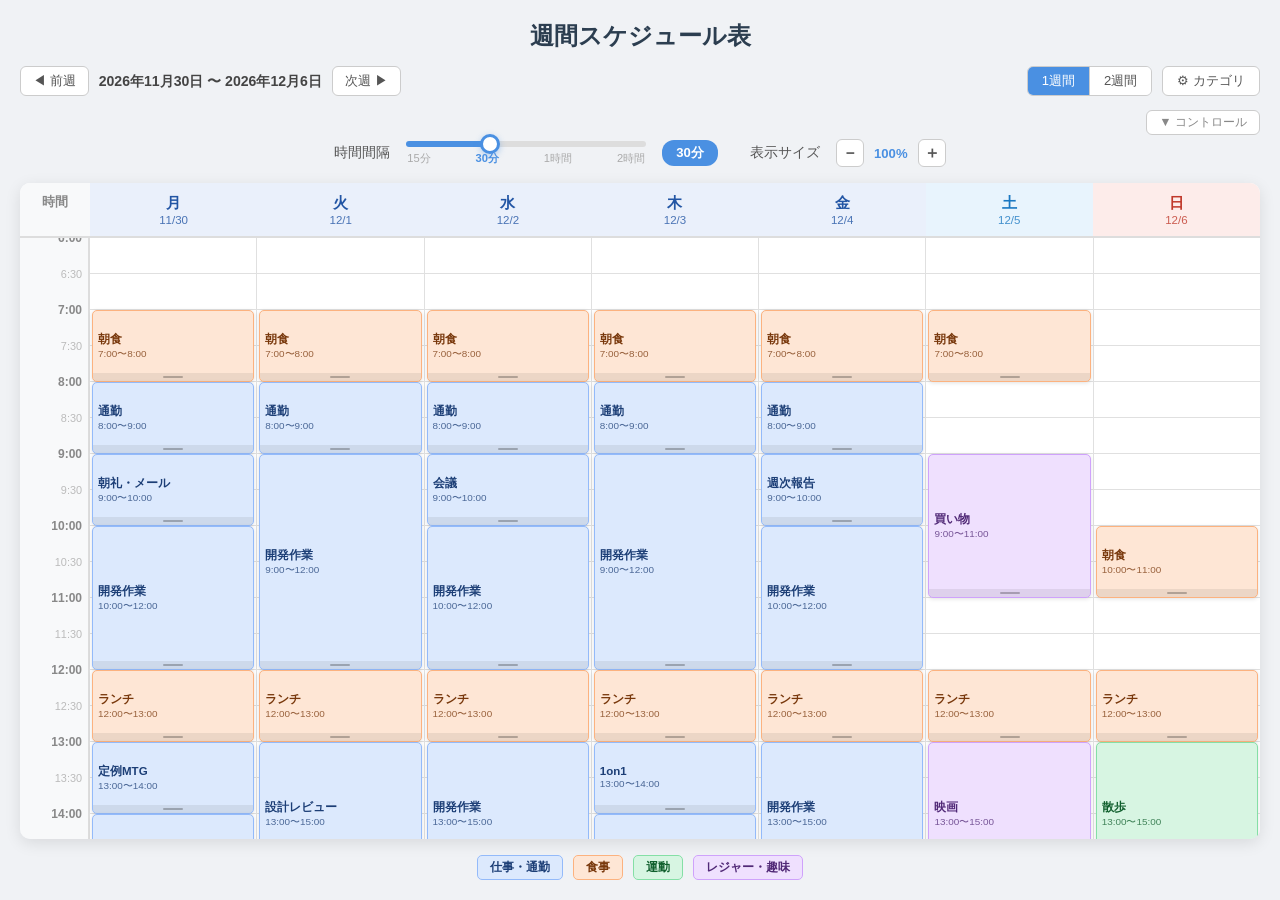
==== commit 2624418c: "feat: コントロールバーの折りたたみ機能を追加 - 「▼ コントロール」ボタンで時間間隔・表示サイズエリアを折りたたみ/展開 - 折りたたみ状態を localStorage に保存し、リロード後も" ====
--- a/index.html
+++ b/index.html
@@ -26,7 +26,11 @@
   </div>
 </div>
 
-<div class="interval-control">
+<div class="controls-toggle-bar">
+  <button class="controls-toggle-btn" id="controlToggleBtn">▼ コントロール</button>
+</div>
+
+<div class="interval-control" id="intervalControl">
   <span class="interval-label">時間間隔</span>
   <div class="slider-wrap">
     <input type="range" id="intervalSlider" min="0" max="3" step="1" value="1">
--- a/css/style.css
+++ b/css/style.css
@@ -48,6 +48,17 @@
 }
 .cat-btn:hover { background: #f0f0f0; }
 
+/* ── Controls toggle ── */
+.controls-toggle-bar {
+  display: flex; justify-content: flex-end; margin-bottom: 4px;
+}
+.controls-toggle-btn {
+  padding: 3px 12px; border-radius: 6px; border: 1px solid #ccc;
+  background: #fff; cursor: pointer; font-size: 0.78rem; color: #888;
+}
+.controls-toggle-btn:hover { background: #f0f0f0; }
+.interval-control.collapsed { display: none; }
+
 /* ── Interval slider ── */
 .interval-control {
   display: flex; align-items: center; justify-content: center;
